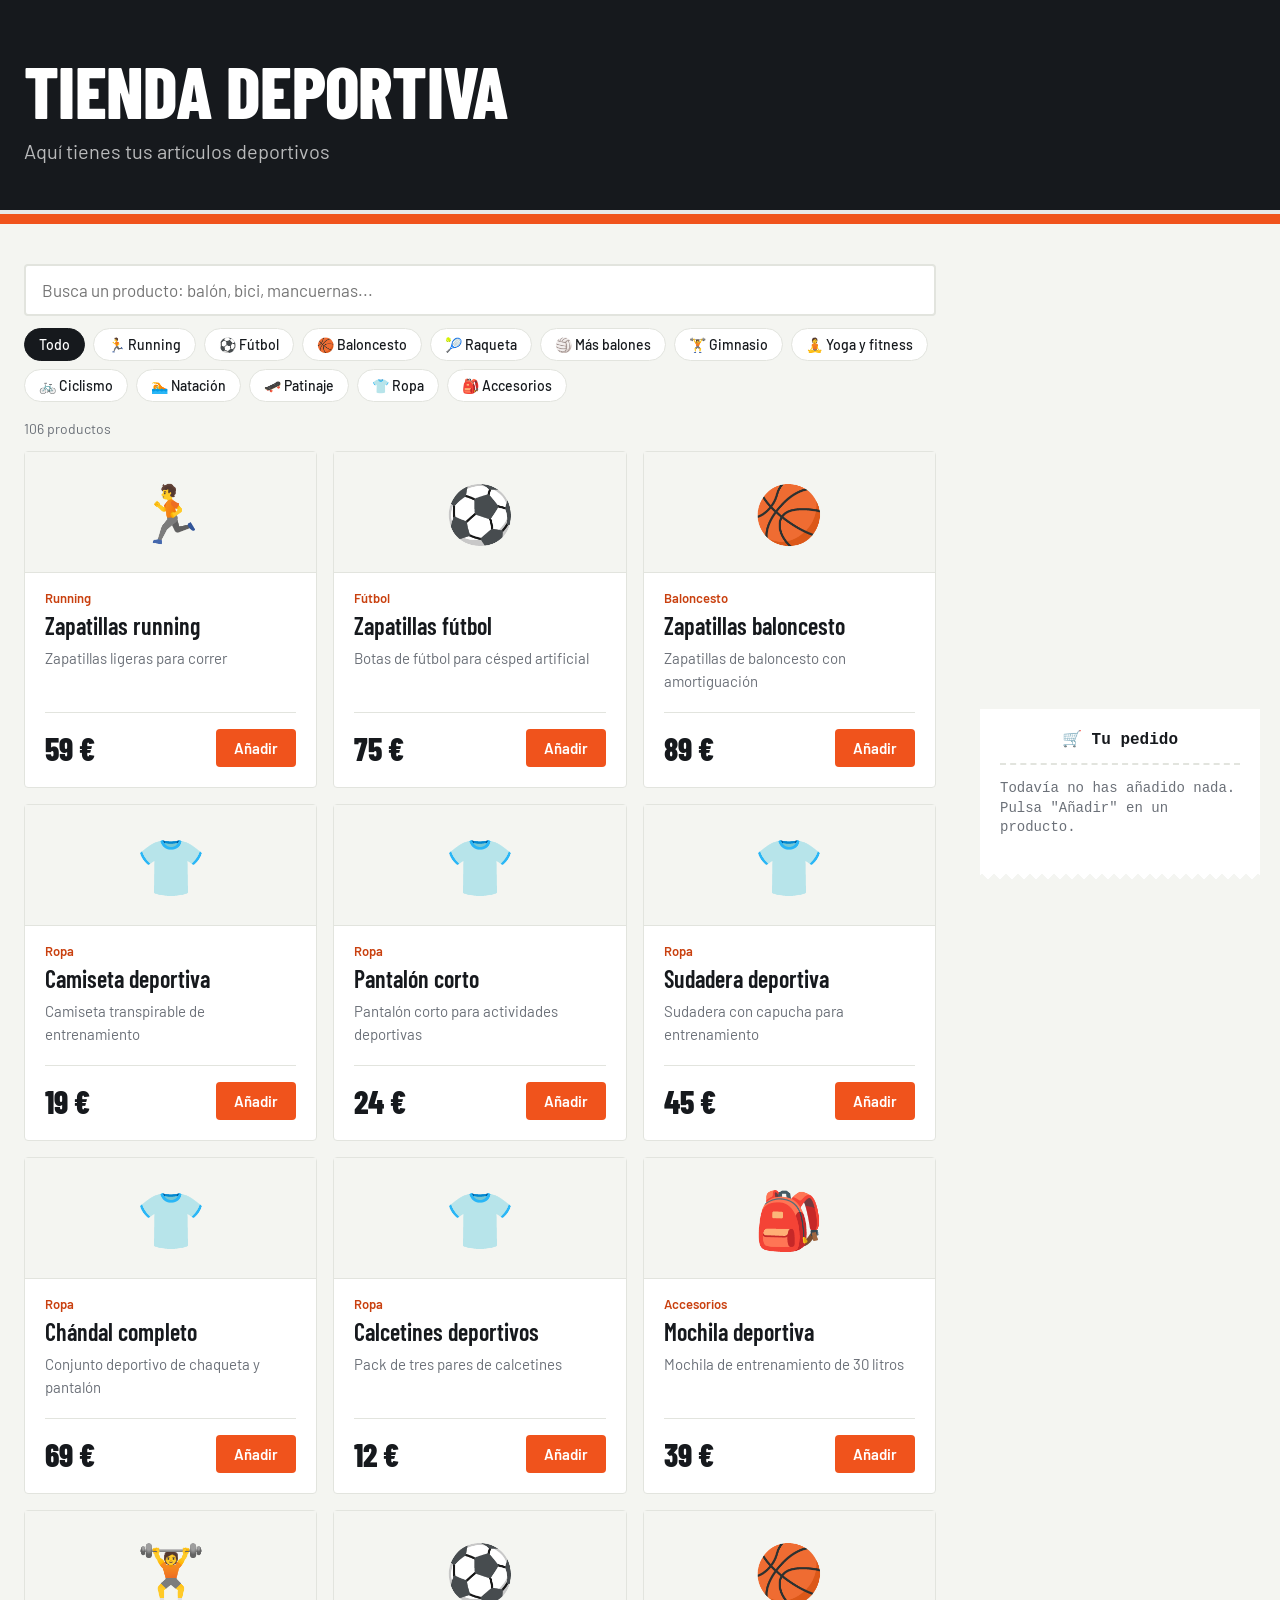
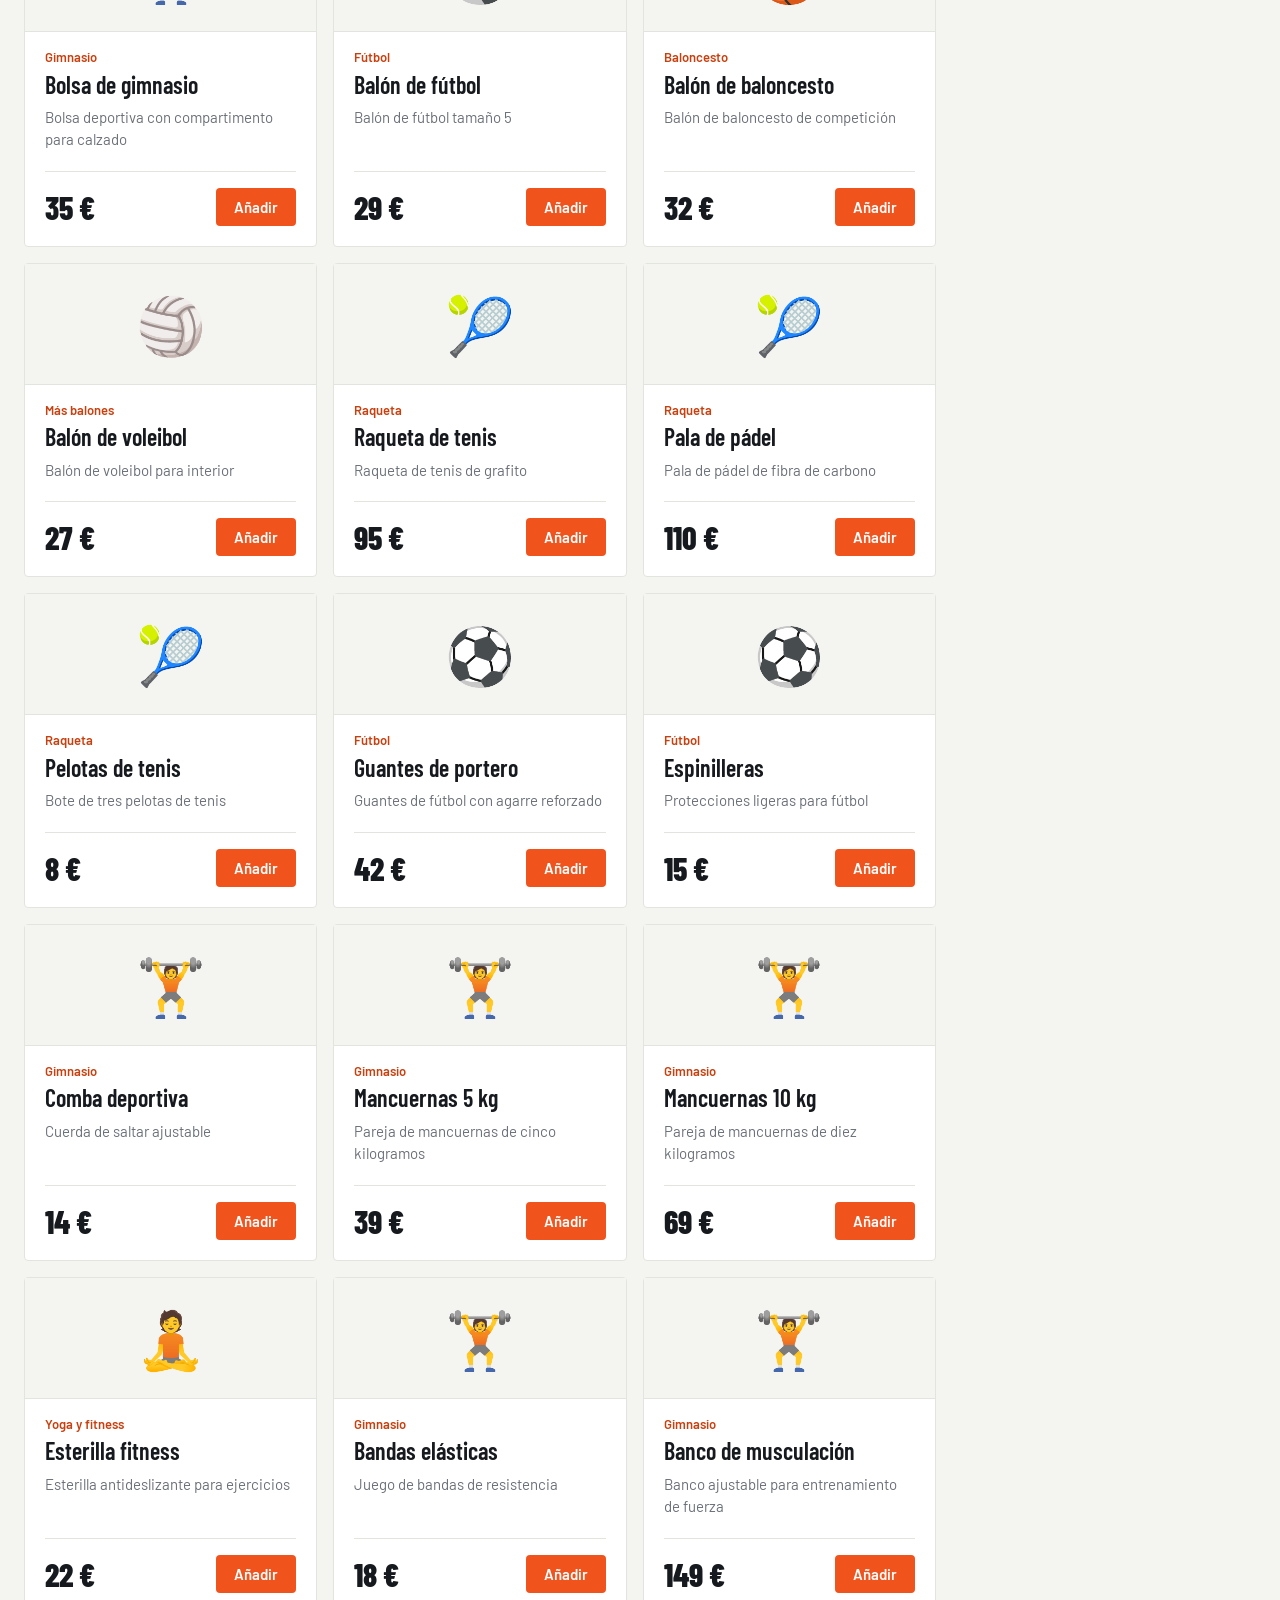
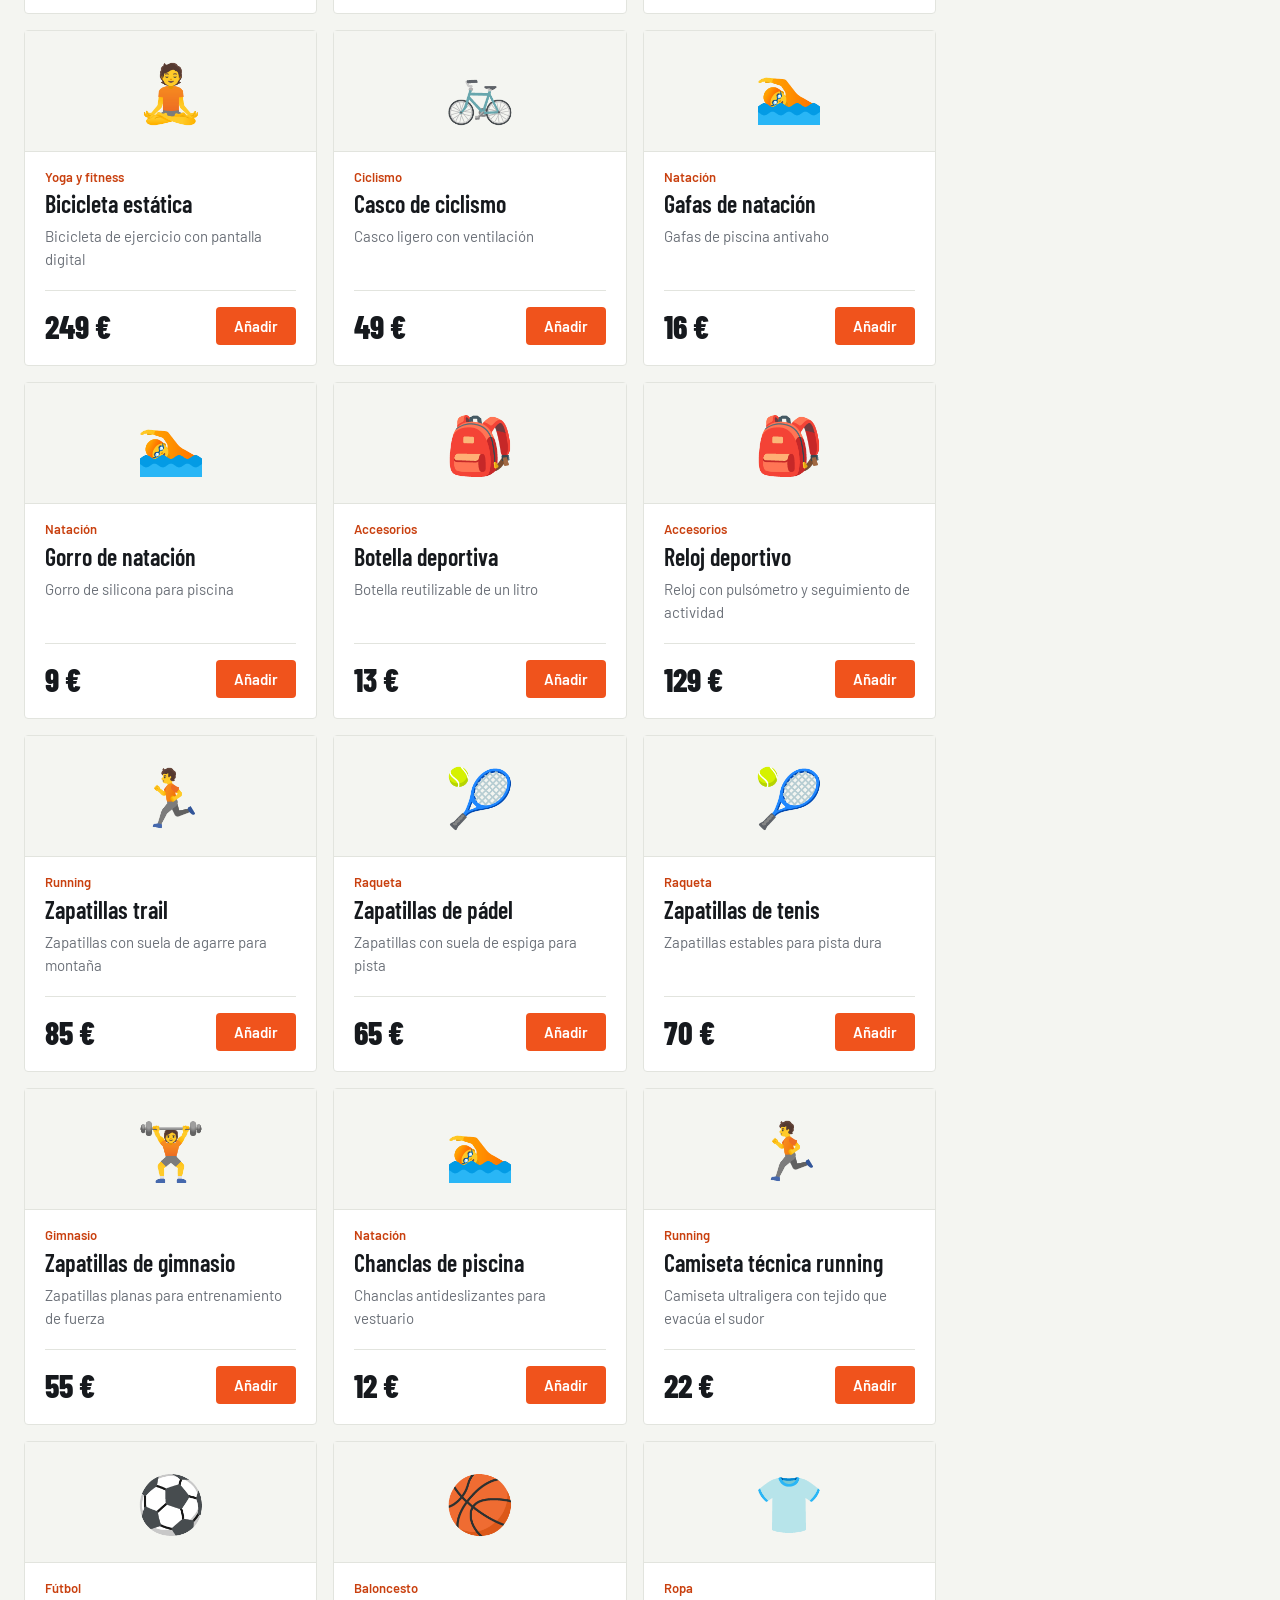
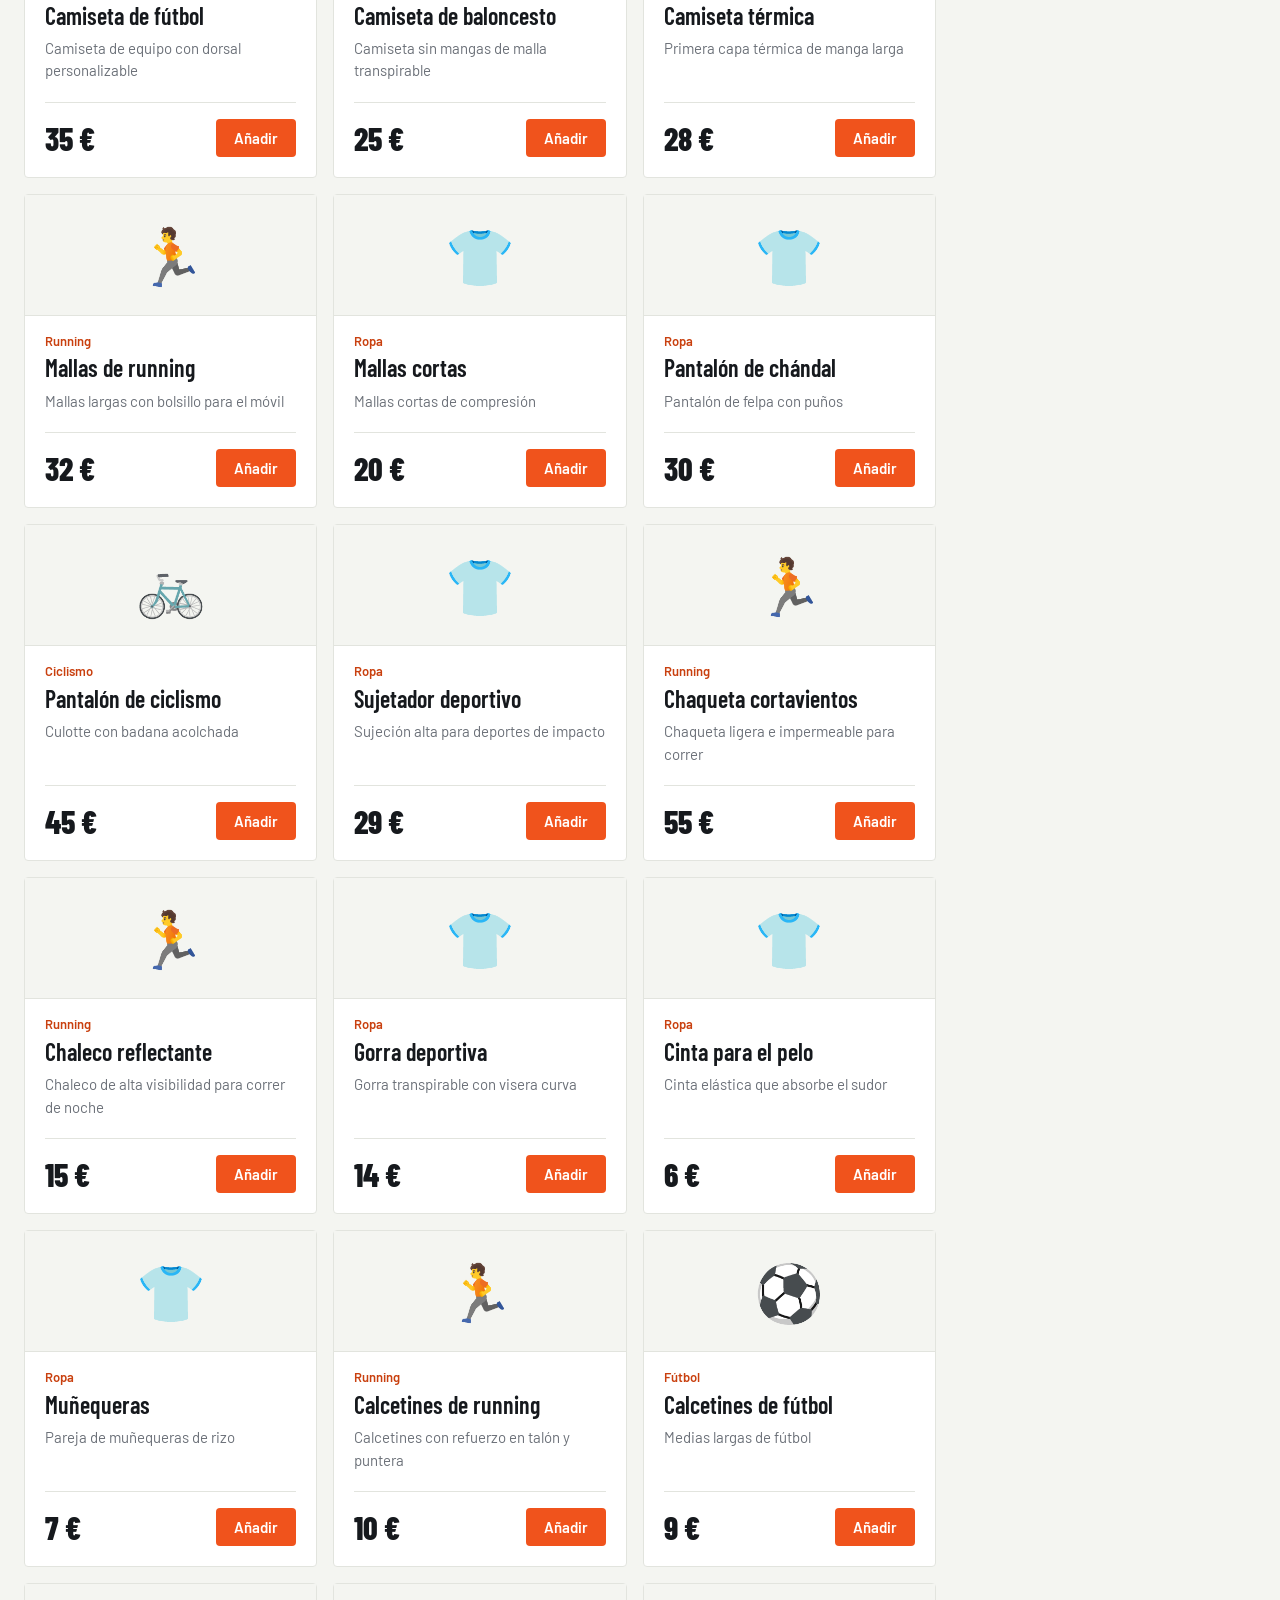
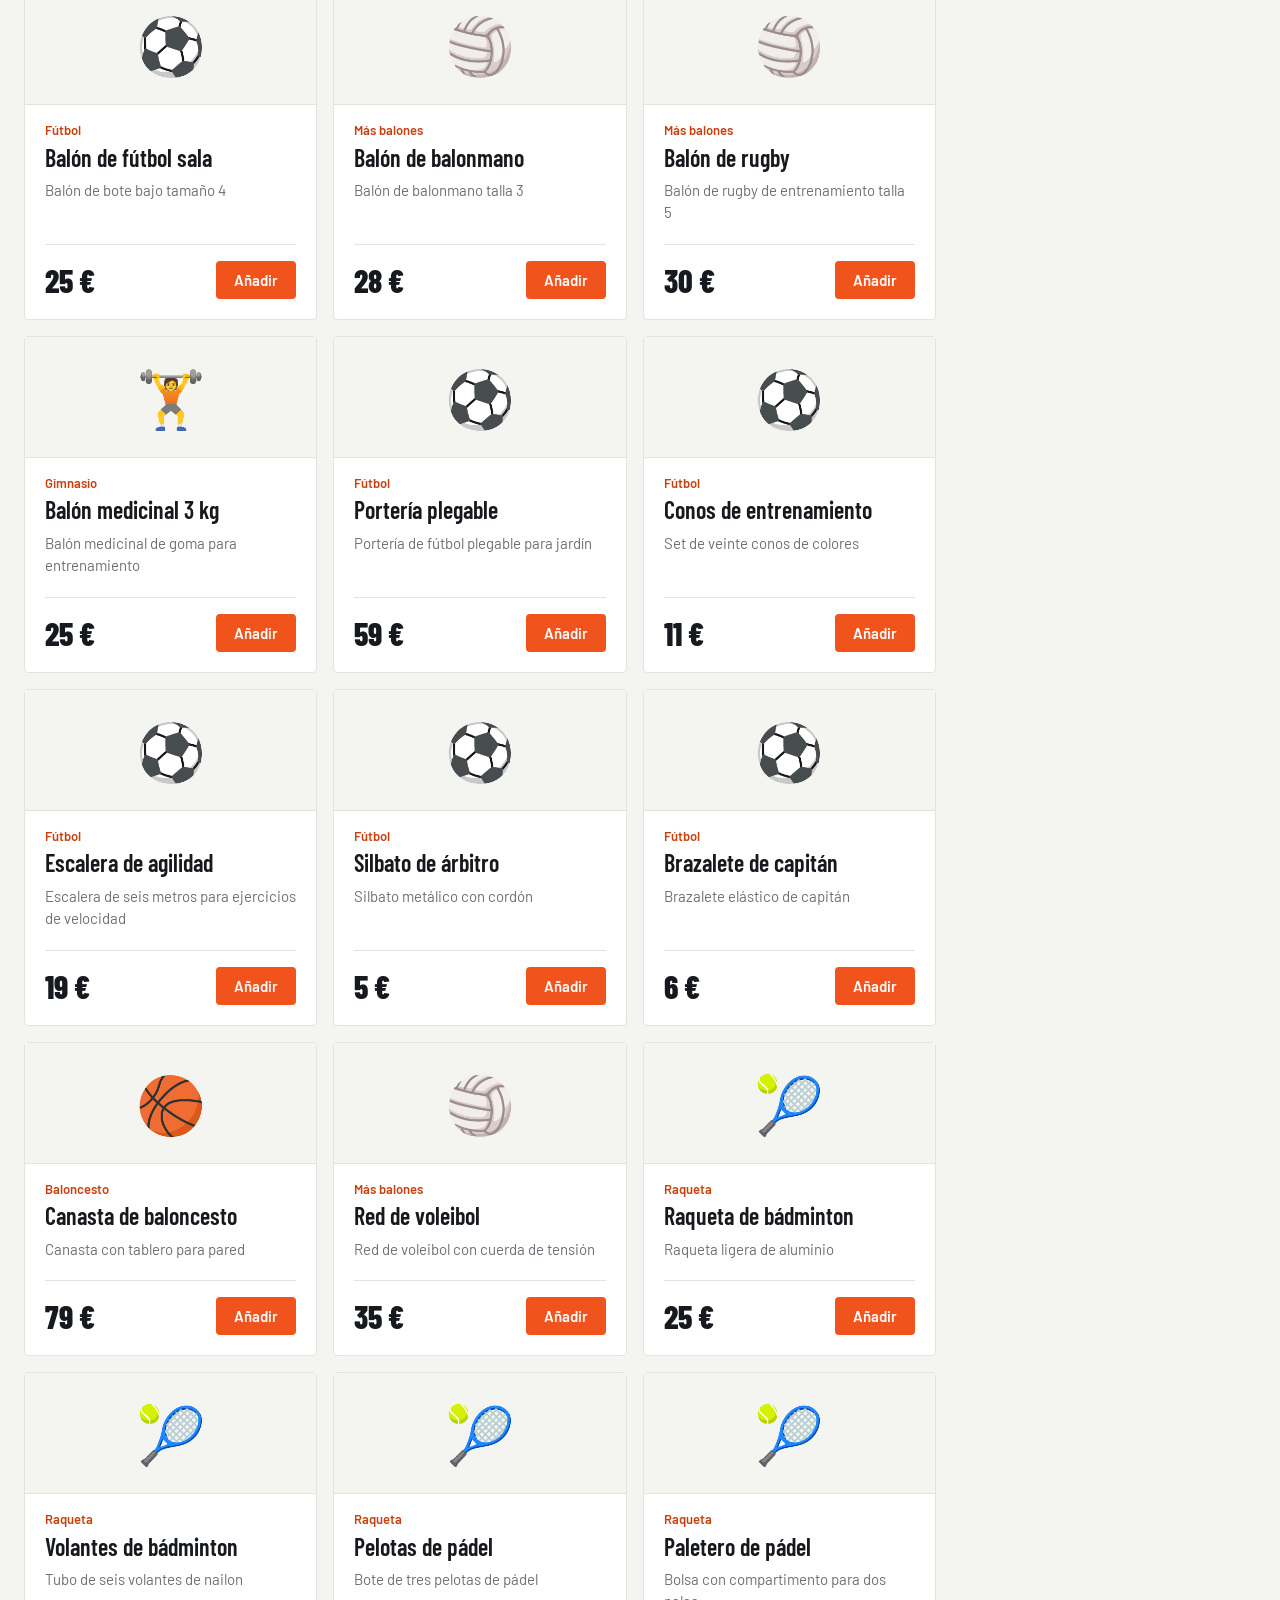
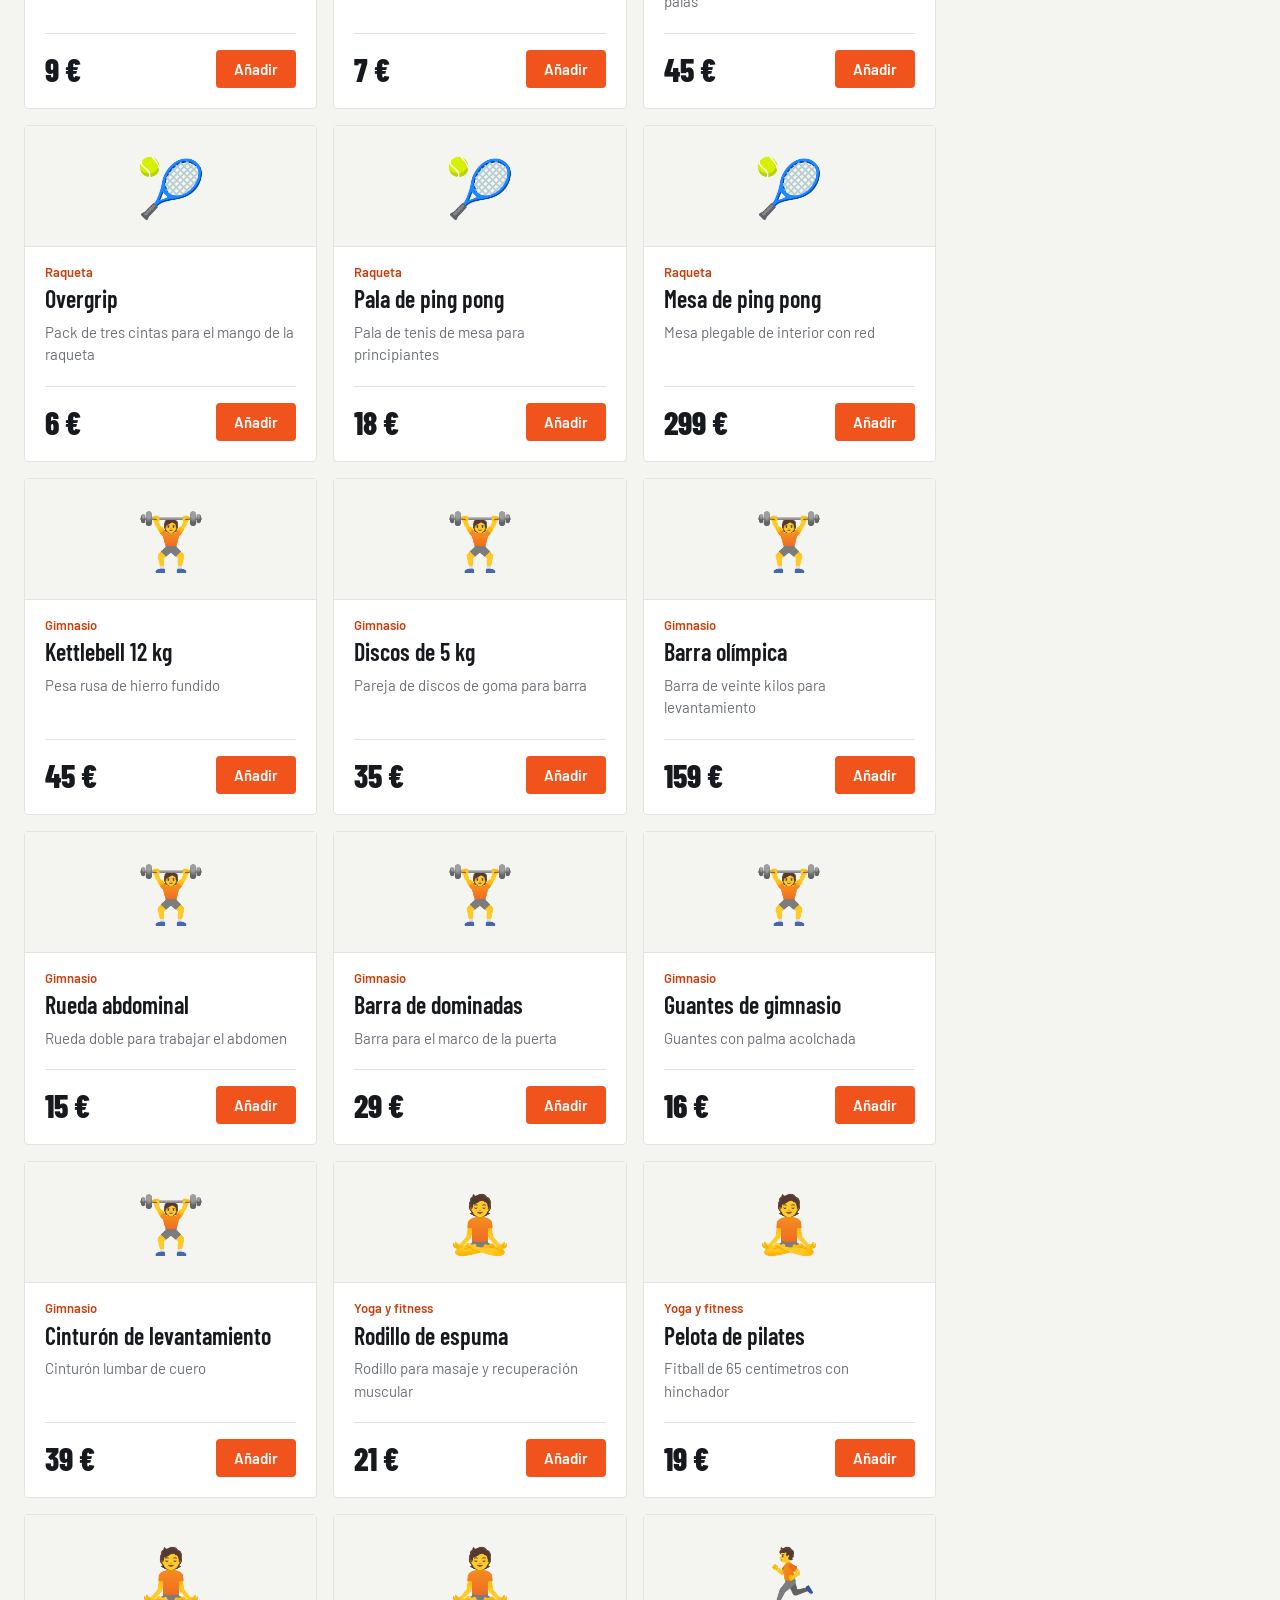
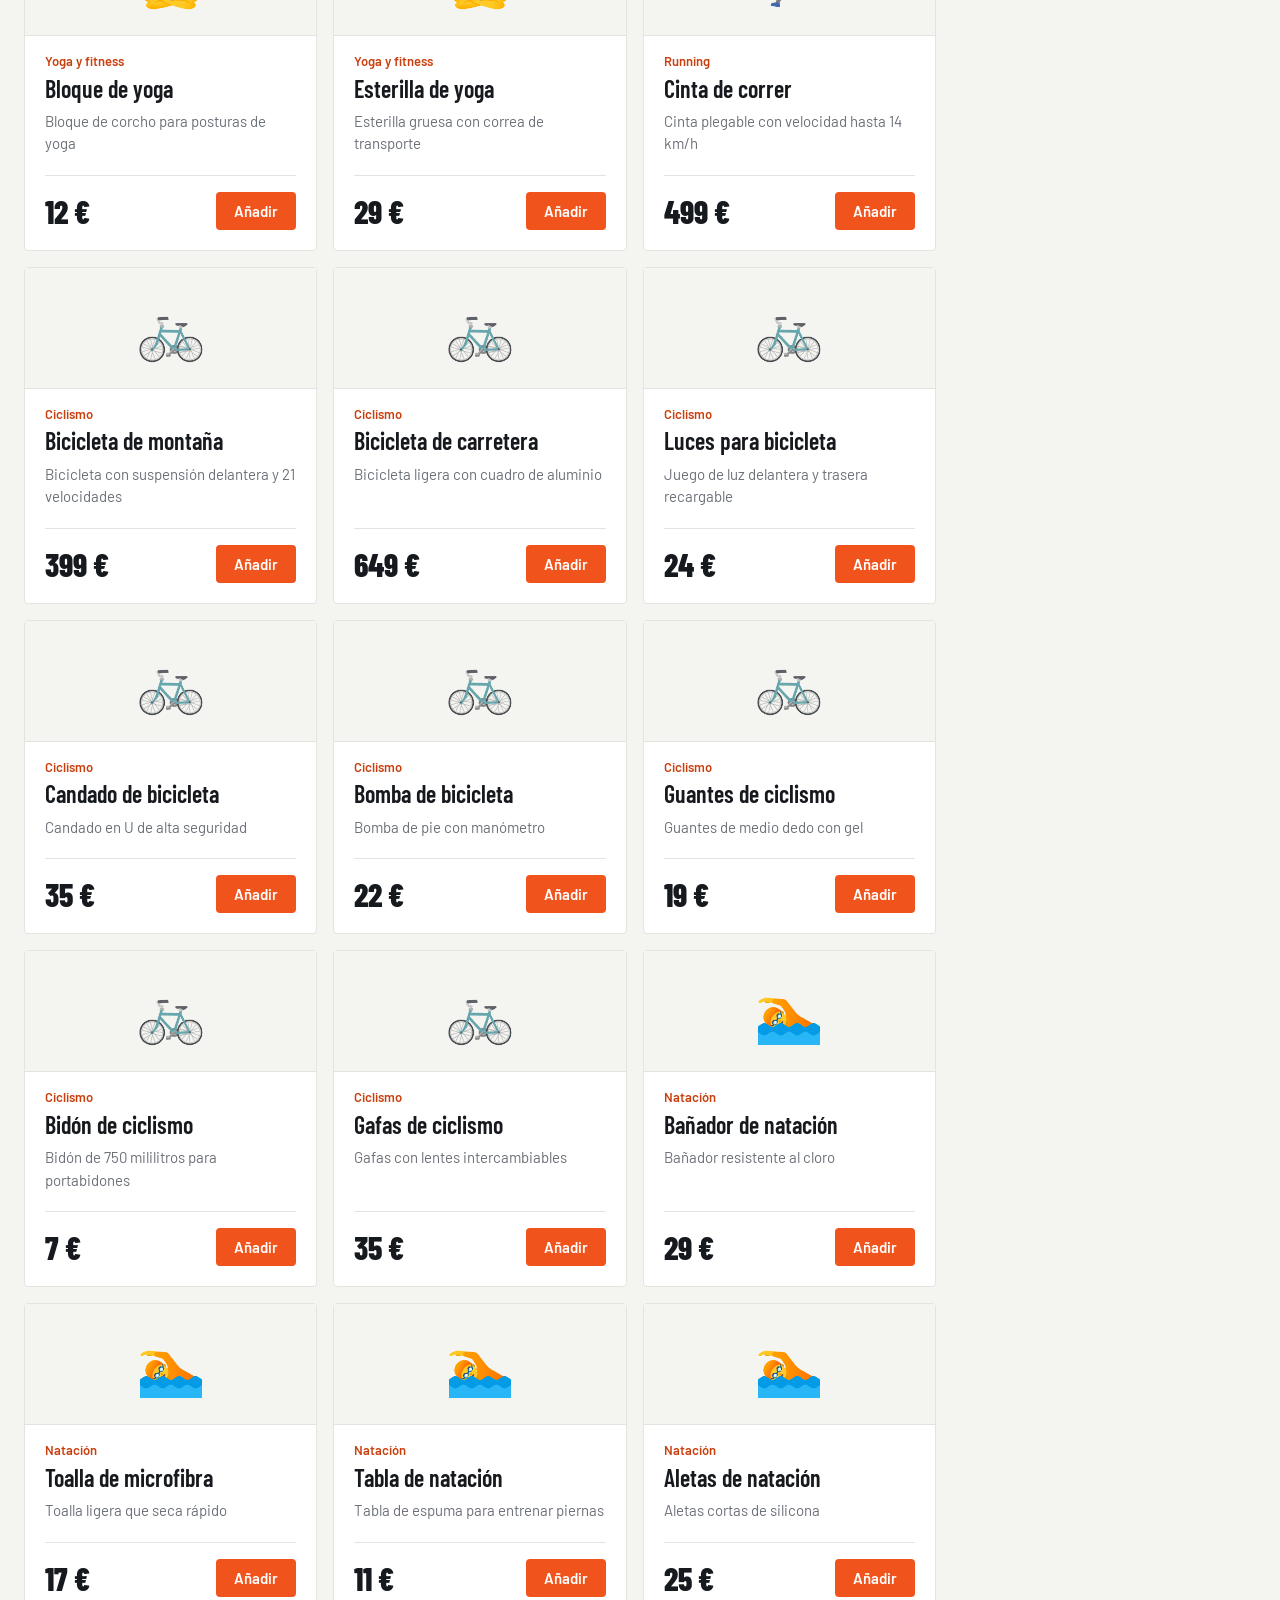
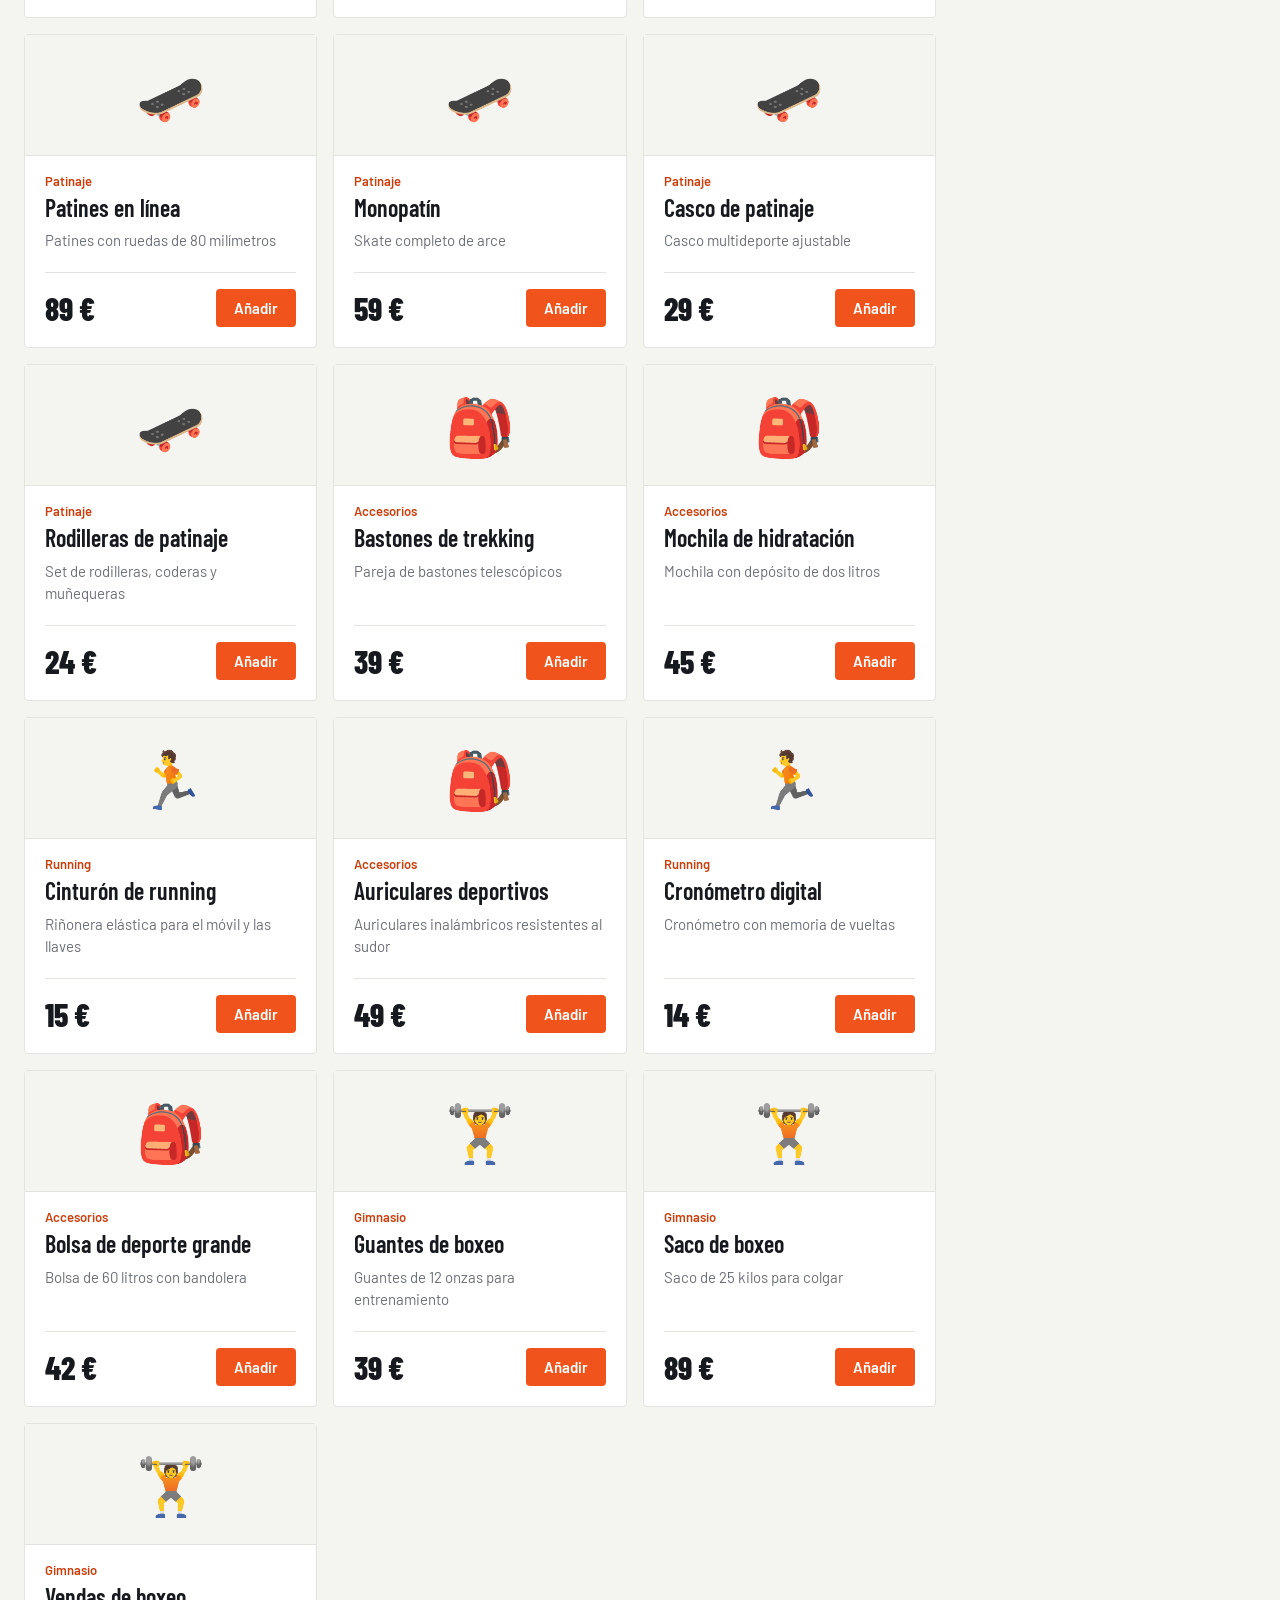
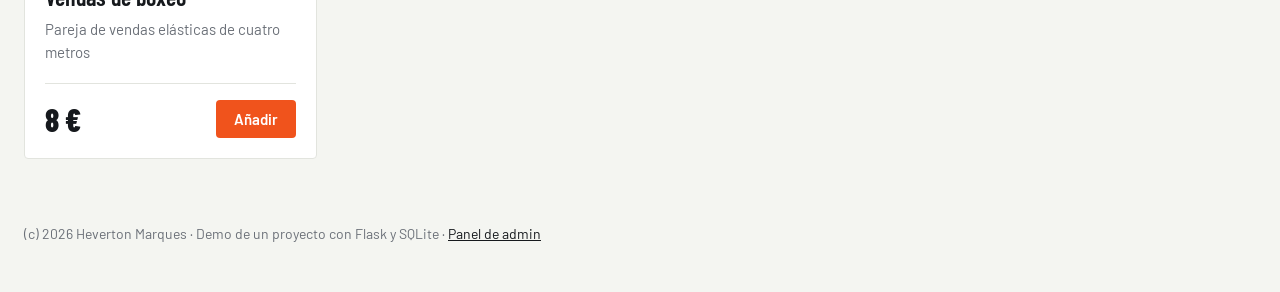
==== index.html @ d32551bb "Add initial HTML structure for sports store" ====
<!doctype html>
<html lang="es">
  <head>
    <title>Tienda deportiva | Heverton Marques</title>
    <meta charset="utf-8">
    <meta name="viewport" content="width=device-width, initial-scale=1">
    <link rel="preconnect" href="https://fonts.googleapis.com">
    <link rel="preconnect" href="https://fonts.gstatic.com" crossorigin>
    <link href="https://fonts.googleapis.com/css2?family=Barlow:wght@400;500;600&family=Barlow+Condensed:wght@600;800&display=swap" rel="stylesheet">
    <link rel="stylesheet" href="static/estilo.css">
  </head>
  <body>
    <header>
      <h1>Tienda deportiva</h1>
      <h2>Aquí tienes tus artículos deportivos</h2>
    </header>
    <main>
      <!-- Buscador y categorías -->
      <div id="filtros">
        <input id="buscador" type="search" placeholder="Busca un producto: balón, bici, mancuernas...">
        <nav id="categorias"></nav>
      </div>
      <p id="contador"></p>
      <section>
        <p class="cargando">Cargando productos...</p>
      </section>
    </main>
    <footer>
      (c) 2026 Heverton Marques · Demo de un proyecto con Flask y SQLite · <a href="admin.html">Panel de admin</a>
    </footer>
    <aside>
      <h3>🛒 Tu pedido</h3>
      <div id="lineas">
        <p class="vacio">Todavía no has añadido nada. Pulsa "Añadir" en un producto.</p>
      </div>
    </aside>
    <script>
      // Creamos un pedido vacío
      let pedido = []
      let productos = []          // Aquí guardo todos los productos que vienen del servidor
      let categoriaActual = "Todo"
      let lineas = document.querySelector("#lineas")
      let seccion = document.querySelector("section")

      // Cada categoría tiene un icono y unas palabras que la identifican
      let categorias = [
        {"nombre":"Running",      "icono":"🏃", "palabras":["running","trail","correr","cortavientos","reflectante","cinturón de running","cronómetro"]},
        {"nombre":"Fútbol",       "icono":"⚽", "palabras":["fútbol","portero","espinilleras","portería","conos","agilidad","silbato","capitán"]},
        {"nombre":"Baloncesto",   "icono":"🏀", "palabras":["baloncesto","canasta"]},
        {"nombre":"Raqueta",      "icono":"🎾", "palabras":["tenis","pádel","bádminton","volantes","overgrip","ping pong","paletero"]},
        {"nombre":"Más balones",  "icono":"🏐", "palabras":["voleibol","balonmano","rugby"]},
        {"nombre":"Gimnasio",     "icono":"🏋️", "palabras":["mancuernas","banco","kettlebell","discos","barra","abdominal","gimnasio","levantamiento","bandas","comba","medicinal","boxeo","saco"]},
        {"nombre":"Yoga y fitness","icono":"🧘", "palabras":["esterilla","yoga","pilates","rodillo","cinta de correr","estática"]},
        {"nombre":"Ciclismo",     "icono":"🚲", "palabras":["bicicleta","ciclismo","candado","bomba","bidón"]},
        {"nombre":"Natación",     "icono":"🏊", "palabras":["natación","piscina","bañador","toalla","aletas"]},
        {"nombre":"Patinaje",     "icono":"🛹", "palabras":["patines","monopatín","patinaje"]},
        {"nombre":"Ropa",         "icono":"👕", "palabras":["camiseta","pantalón","sudadera","chándal","mallas","sujetador","chaqueta","calcetines","gorra","cinta para el pelo","muñequeras"]},
        {"nombre":"Accesorios",   "icono":"🎒", "palabras":[]}  // Lo que no encaje en ninguna va aquí
      ]

      // Busco la categoría de un producto mirando su nombre
      function dameCategoria(producto){
        let nombre = producto.nombre.toLowerCase()
        // Las zapatillas van a su deporte si lo dicen, si no a Running
        for(let categoria of categorias){
          for(let palabra of categoria.palabras){
            if(nombre.includes(palabra)){ return categoria }
          }
        }
        if(nombre.includes("zapatillas")){ return categorias[0] }
        return categorias[categorias.length-1]
      }

      // Pinto los botones de las categorías
      function pintaCategorias(){
        let nav = document.querySelector("#categorias")
        nav.innerHTML = `<button class="chip activo" categoria="Todo">Todo</button>`
        categorias.forEach(function(categoria){
          nav.innerHTML += `<button class="chip" categoria="`+categoria.nombre+`">`+categoria.icono+` `+categoria.nombre+`</button>`
        })
        nav.querySelectorAll(".chip").forEach(function(chip){
          chip.onclick = function(){
            nav.querySelector(".activo").classList.remove("activo")
            chip.classList.add("activo")
            categoriaActual = chip.getAttribute("categoria")
            pintaProductos()
          }
        })
      }

      // Pinto los productos según la categoría y lo que haya en el buscador
      function pintaProductos(){
        let texto = document.querySelector("#buscador").value.toLowerCase()
        seccion.innerHTML = ""
        let cuantos = 0
        productos.forEach(function(producto){
          let categoria = dameCategoria(producto)
          let pasaCategoria = categoriaActual == "Todo" || categoria.nombre == categoriaActual
          let pasaTexto = (producto.nombre + " " + producto.descripcion).toLowerCase().includes(texto)
          if(pasaCategoria && pasaTexto){
            cuantos++
            seccion.innerHTML += `
              <article>
                <div class="icono">`+categoria.icono+`</div>
                <span class="categoria">`+categoria.nombre+`</span>
                <h4>`+producto.nombre+`</h4>
                <p>`+producto.descripcion+`</p>
                <div class="compra">
                  <span class="precio">`+producto.precio+` €</span>
                  <button precio="`+producto.precio+`" nombre="`+producto.nombre+`">Añadir</button>
                </div>
              </article>
            `
          }
        })
        if(cuantos == 0){
          seccion.innerHTML = `<p class="cargando">No hay productos con "`+texto+`". Prueba con otra palabra o elige "Todo".</p>`
        }
        document.querySelector("#contador").innerHTML = cuantos + " productos"
        // Cuando pulse un botón de producto, lo añado al pedido
        seccion.querySelectorAll("button").forEach(function(boton){
          boton.onclick = function(){
            pedido.push({"nombre":boton.getAttribute("nombre"),"precio":boton.getAttribute("precio")})
            console.log(pedido)
            boton.innerHTML = "Añadido ✓"
            setTimeout(function(){ boton.innerHTML = "Añadir" }, 900)
            pintaTicket()
          }
        })
      }

      // Pinto el ticket con lo que hay en el pedido
      function pintaTicket(){
        if(pedido.length == 0){
          lineas.innerHTML = `<p class="vacio">Todavía no has añadido nada. Pulsa "Añadir" en un producto.</p>`
          return
        }
        lineas.innerHTML = ""
        let suma = 0
        pedido.forEach(function(producto, posicion){
          lineas.innerHTML += `
            <p class="linea">
              <span>`+producto.nombre+`</span>
              <span>`+producto.precio+` € <button class="quitar" posicion="`+posicion+`" aria-label="Quitar `+producto.nombre+`">×</button></span>
            </p>
          `
          suma += producto.precio*1
        })
        lineas.innerHTML += `<p class="total"><span>Total</span><span>`+suma+` €</span></p>`
        lineas.innerHTML += `<button id="comprar">Comprar</button>`
        // Botones para quitar un producto del ticket
        lineas.querySelectorAll(".quitar").forEach(function(boton){
          boton.onclick = function(){
            pedido.splice(boton.getAttribute("posicion"), 1)
            pintaTicket()
          }
        })
        document.querySelector("#comprar").onclick = comprar
      }

      // Versión de demostración: el pedido se guarda en este navegador (localStorage)
      // En la versión con Flask se envía al servidor con fetch("/insertapedido")
      function comprar(){
        console.log("Vamos a guardar la compra")
        let guardados = []
        try { guardados = JSON.parse(localStorage.getItem("pedidos")) || [] } catch(e) {}
        let fecha = new Date()
        guardados.push({
          "id": guardados.length + 1,
          "fecha": fecha.toLocaleString("es-ES", {dateStyle:"short", timeStyle:"short"}),
          "carga": JSON.stringify(pedido)
        })
        try { localStorage.setItem("pedidos", JSON.stringify(guardados)) } catch(e) {}
        pedido = []
        lineas.innerHTML = `<p class="hecho">¡Gracias! Tu pedido se ha guardado.<br><a href="admin.html">Verlo en el panel de admin</a></p>`
      }

      // El buscador filtra mientras escribo
      document.querySelector("#buscador").oninput = pintaProductos

      fetch("productos.json")	// En la demo los productos vienen de un archivo JSON
      .then(function(resultado){return resultado.json()}) // Que sepas que lo que viene, viene como json
      .then(function(datos){	// Cuando vengan los datos
        console.log(datos)		// Ponmelos en la consola - SIEMPRE PRIMERO
        productos = datos
        pintaCategorias()
        pintaProductos()
      })
    </script>
  </body>
</html>
---- static/estilo.css ----
/* ===== Colores y fuentes ===== */
:root{
  --tinta:#16191d;        /* casi negro, para textos y cabecera */
  --papel:#f4f5f1;        /* fondo de la página */
  --blanco:#ffffff;
  --naranja:#f0531c;      /* color de pista de atletismo */
  --naranja-oscuro:#c9400f;
  --gris:#6b7078;
  --linea:#e2e4de;
  --titulos:'Barlow Condensed',sans-serif;
  --texto:'Barlow',sans-serif;
}

body,html{
  margin:0px;
  padding:0px;
  background:var(--papel);
  color:var(--tinta);
  font-family:var(--texto);
  font-size:16px;
  line-height:1.5;
}

/* ===== Cabecera: como una pista de atletismo ===== */
header{
  padding:56px 24px 48px 24px;
  background:var(--tinta);
  color:var(--blanco);
  /* líneas de calle de la pista */
  border-bottom:10px solid var(--naranja);
  box-shadow:inset 0px -14px 0px -10px rgba(255,255,255,0.9);
}
header h1,
header h2{
  max-width:1100px;
  margin:0px auto;
}
header h1{
  font-family:var(--titulos);
  font-weight:800;
  font-size:72px;
  line-height:0.95;
  text-transform:uppercase;
  letter-spacing:-0.01em;
}
header h2{
  margin-top:12px;
  font-weight:400;
  font-size:20px;
  color:rgba(255,255,255,0.7);
}

/* ===== Productos ===== */
main{
  max-width:1100px;
  margin:0px auto;
  padding:40px 24px;
  box-sizing:border-box;
}
section{
  display:grid;
  grid-template-columns:repeat(auto-fill,minmax(230px,1fr));
  gap:16px;
}
section .cargando{
  color:var(--gris);
}

article{
  display:flex;
  flex-direction:column;
  padding:20px;
  background:var(--blanco);
  border:1px solid var(--linea);
  border-radius:4px;
}
article h4{
  margin:0px;
  font-family:var(--titulos);
  font-weight:600;
  font-size:24px;
  line-height:1.1;
}
article p{
  flex:1;
  margin:8px 0px 20px 0px;
  font-size:15px;
  color:var(--gris);
}

/* Precio y botón en la misma línea */
article .compra{
  display:flex;
  align-items:center;
  justify-content:space-between;
  gap:12px;
  padding-top:16px;
  border-top:1px solid var(--linea);
}
article .precio{
  font-family:var(--titulos);
  font-weight:800;
  font-size:32px;
  line-height:1;
}

/* ===== Buscador y categorías ===== */
#filtros{
  margin-bottom:12px;
}
#buscador{
  width:100%;
  box-sizing:border-box;
  padding:14px 16px;
  border:2px solid var(--linea);
  border-radius:4px;
  background:var(--blanco);
  font-family:var(--texto);
  font-size:17px;
  color:var(--tinta);
}
#buscador:focus{
  outline:none;
  border-color:var(--tinta);
}
#categorias{
  display:flex;
  flex-wrap:wrap;
  gap:8px;
  margin-top:12px;
}
#categorias .chip{
  padding:7px 14px;
  border:1px solid var(--linea);
  border-radius:20px;
  background:var(--blanco);
  color:var(--tinta);
  font-weight:500;
  font-size:14px;
}
#categorias .chip:hover{
  border-color:var(--tinta);
  background:var(--blanco);
}
#categorias .chip.activo{
  border-color:var(--tinta);
  background:var(--tinta);
  color:var(--blanco);
}
#contador{
  margin:16px 0px 12px 0px;
  font-size:14px;
  color:var(--gris);
}

/* Icono grande y categoría de cada producto */
article .icono{
  display:flex;
  align-items:center;
  justify-content:center;
  height:120px;
  margin:-20px -20px 16px -20px;
  background:var(--papel);
  border-bottom:1px solid var(--linea);
  font-size:56px;
}
article .categoria{
  margin-bottom:4px;
  font-size:13px;
  font-weight:600;
  color:var(--naranja-oscuro);
}

/* ===== Botones ===== */
button{
  padding:10px 18px;
  border:0px;
  border-radius:4px;
  background:var(--naranja);
  color:var(--blanco);
  font-family:var(--texto);
  font-weight:600;
  font-size:15px;
  cursor:pointer;
}
button:hover{
  background:var(--naranja-oscuro);
}
button:focus-visible{
  outline:3px solid var(--tinta);
  outline-offset:2px;
}

/* ===== Pie de página ===== */
footer{
  max-width:1100px;
  margin:0px auto;
  padding:24px 24px 48px 24px;
  font-size:14px;
  color:var(--gris);
}

/* ===== Ticket del pedido ===== */
aside{
  width:280px;
  max-height:70vh;
  overflow-y:auto;
  position:fixed;
  bottom:20px;
  right:20px;
  padding:20px 20px 36px 20px;
  box-sizing:border-box;
  background:var(--blanco);
  color:var(--tinta);
  font-family:"Courier New",monospace;
  font-size:14px;
  line-height:1.4;
  filter:drop-shadow(0px 8px 16px rgba(0,0,0,0.2));
  /* borde de abajo en zigzag, como un ticket cortado */
  -webkit-mask:conic-gradient(from -45deg at bottom,#0000,#000 1deg 89deg,#0000 90deg) 50%/12px 100%;
          mask:conic-gradient(from -45deg at bottom,#0000,#000 1deg 89deg,#0000 90deg) 50%/12px 100%;
}
aside h3{
  margin:0px 0px 8px 0px;
  padding-bottom:12px;
  text-align:center;
  font-size:16px;
  border-bottom:2px dashed var(--linea);
}
aside p{
  margin:0px;
  padding:6px 0px;
}
/* Cada producto del ticket: nombre a la izquierda, precio a la derecha */
aside .linea,
aside .total{
  display:flex;
  justify-content:space-between;
  gap:12px;
}
aside .linea span:last-child{
  white-space:nowrap;
}
aside .linea{
  border-bottom:1px dotted var(--linea);
}
aside .total{
  margin-top:8px;
  padding-top:10px;
  border-top:2px dashed var(--linea);
  font-size:16px;
  font-weight:bold;
}
aside .vacio{
  color:var(--gris);
}
aside .hecho{
  font-weight:bold;
  text-align:center;
}
aside .quitar{
  width:auto;
  margin:0px 0px 0px 6px;
  padding:0px 6px;
  background:transparent;
  color:var(--gris);
  font-size:16px;
  line-height:1;
}
aside .quitar:hover{
  background:transparent;
  color:var(--naranja);
}
aside #comprar{
  width:100%;
  margin-top:14px;
  background:var(--tinta);
}
aside #comprar:hover{
  background:var(--naranja);
}

/* En pantallas grandes dejo sitio al ticket para que no tape productos */
@media (min-width:1200px){
  main,footer{margin-right:320px;margin-left:auto;}
  header h1,header h2{max-width:none;}
}

/* ===== Móvil ===== */
@media (max-width:600px){
  header{padding:36px 16px 32px 16px;}
  header h1{font-size:48px;}
  main{padding:24px 16px 260px 16px;}
  footer{padding:16px 16px 260px 16px;}
  aside{width:auto;left:10px;right:10px;bottom:10px;max-height:40vh;}
  /* Si el pedido está vacío, en el móvil solo enseño el título */
  aside:has(.vacio){padding-bottom:20px;}
  aside:has(.vacio) h3{margin:0px;padding:0px;border:0px;}
  aside .vacio{display:none;}
  /* Las categorías se deslizan en una sola fila */
  #categorias{flex-wrap:nowrap;overflow-x:auto;padding-bottom:4px;}
  #categorias .chip{flex:0 0 auto;}
}

/* =========================================== */
/* ===== Panel de administración (/admin) ===== */
/* =========================================== */
body#admin{
  display:flex;
  min-height:100vh;
  background:var(--papel);
}
#admin #izquierda{
  display:flex;
  flex-direction:column;
  flex:0 0 230px;
  box-sizing:border-box;
  position:sticky;
  top:0;
  height:100vh;
  padding:28px 14px;
  background:var(--tinta);
  border-right:6px solid var(--naranja);
}
#admin #izquierda::before{
  content:"Tienda deportiva";
  margin:0px 0px 24px 0px;
  padding:0px 12px;
  font-family:var(--titulos);
  font-weight:800;
  font-size:28px;
  line-height:1;
  text-transform:uppercase;
  color:var(--blanco);
}
#admin #izquierda a{
  display:block;
  margin:2px 0px;
  padding:10px 12px;
  border-radius:4px;
  color:rgba(255,255,255,0.7);
  text-decoration:none;
  font-weight:500;
}
#admin #izquierda a:hover,
#admin #izquierda a.activo{
  background:rgba(255,255,255,0.1);
  color:var(--blanco);
}
#admin #derecha{
  flex:1 1 0;
  min-width:0;
  padding:36px 40px;
  overflow-x:auto;
}
#admin #derecha h1{
  margin:0px 0px 20px 0px;
  font-family:var(--titulos);
  font-weight:800;
  font-size:48px;
  line-height:1;
}

/* Resumen: tres cifras en una tira, como un marcador */
#resumen{
  display:flex;
  flex-wrap:wrap;
  margin-bottom:24px;
  background:var(--blanco);
  border:1px solid var(--linea);
  border-radius:4px;
}
#resumen div{
  flex:1 1 160px;
  padding:16px 20px;
  border-right:1px solid var(--linea);
}
#resumen div:last-child{border-right:0px;}
#resumen span{
  display:block;
  font-size:14px;
  color:var(--gris);
}
#resumen strong{
  font-family:var(--titulos);
  font-weight:800;
  font-size:36px;
  line-height:1.1;
}

/* Tabla de pedidos */
#admin table{
  width:100%;
  border-collapse:collapse;
  background:var(--blanco);
  border:1px solid var(--linea);
  font-size:15px;
}
#admin th{
  padding:14px 18px;
  text-align:left;
  font-size:14px;
  font-weight:600;
  color:var(--gris);
  border-bottom:2px solid var(--tinta);
}
#admin td{
  padding:14px 18px;
  vertical-align:top;
  border-bottom:1px solid var(--linea);
}
#admin td:first-child{
  font-weight:600;
  white-space:nowrap;
}
#admin td:nth-child(2){
  white-space:nowrap;
  color:var(--gris);
}
#admin td ul{
  margin:0px;
  padding:0px;
  list-style:none;
}
#admin td li{
  display:flex;
  justify-content:space-between;
  gap:16px;
  max-width:420px;
  padding:2px 0px;
}
#admin td li span:last-child{color:var(--gris);white-space:nowrap;}
#admin td.importe{
  font-family:var(--titulos);
  font-weight:800;
  font-size:24px;
  white-space:nowrap;
}
#admin tbody tr:hover{background:rgb(250,250,247);}

@media (max-width:760px){
  body#admin{flex-direction:column;}
  #admin #izquierda{
    position:static;
    height:auto;
    flex:none;
    flex-direction:row;
    flex-wrap:wrap;
    align-items:center;
    padding:16px;
    border-right:0px;
    border-bottom:6px solid var(--naranja);
  }
  #admin #izquierda::before{width:100%;margin-bottom:8px;}
  #admin #derecha{padding:20px 16px;}
  #admin th,#admin td{padding:10px;}
}

/* ===== Extras de la demo en GitHub Pages ===== */
footer a{color:var(--tinta);}
aside .hecho a{color:var(--naranja-oscuro);font-weight:bold;}
#admin .nota{
  max-width:70ch;
  margin:0px 0px 20px 0px;
  padding:12px 16px;
  background:var(--blanco);
  border-left:4px solid var(--naranja);
  color:var(--gris);
  font-size:15px;
}
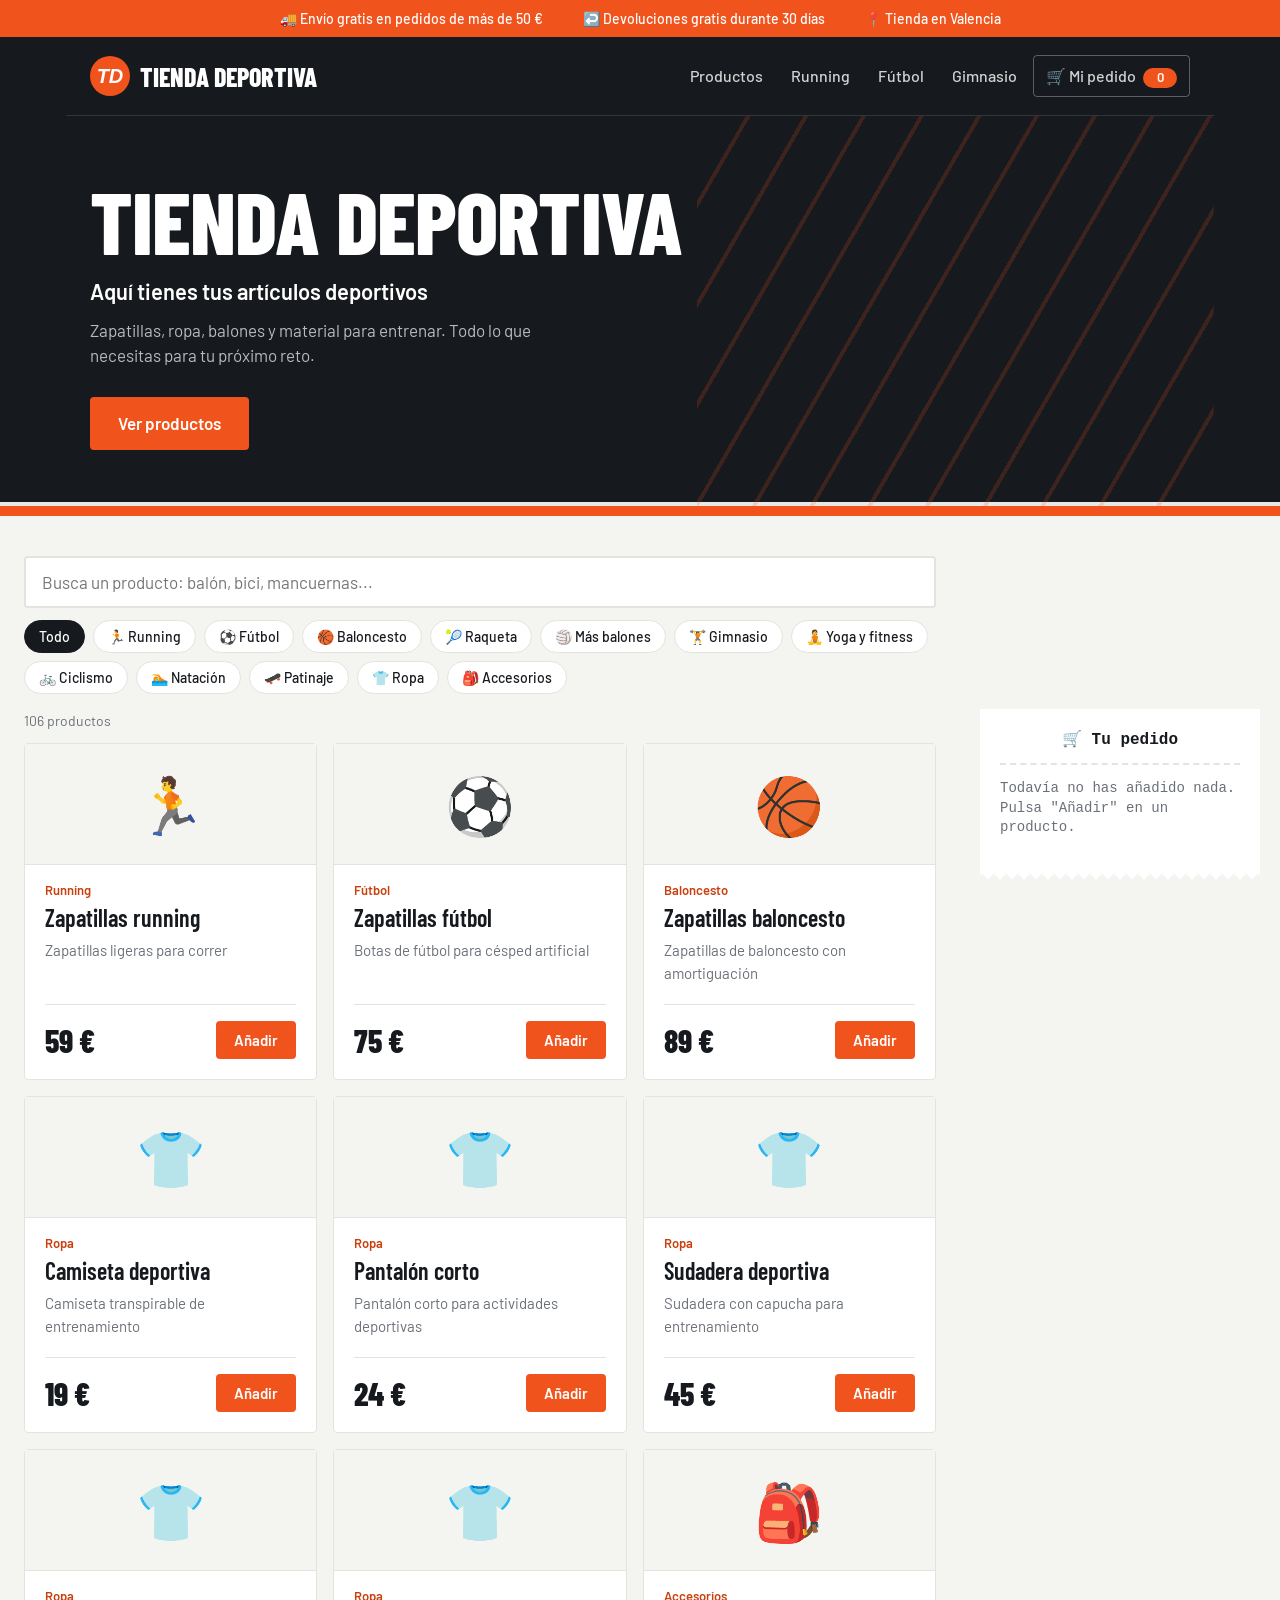
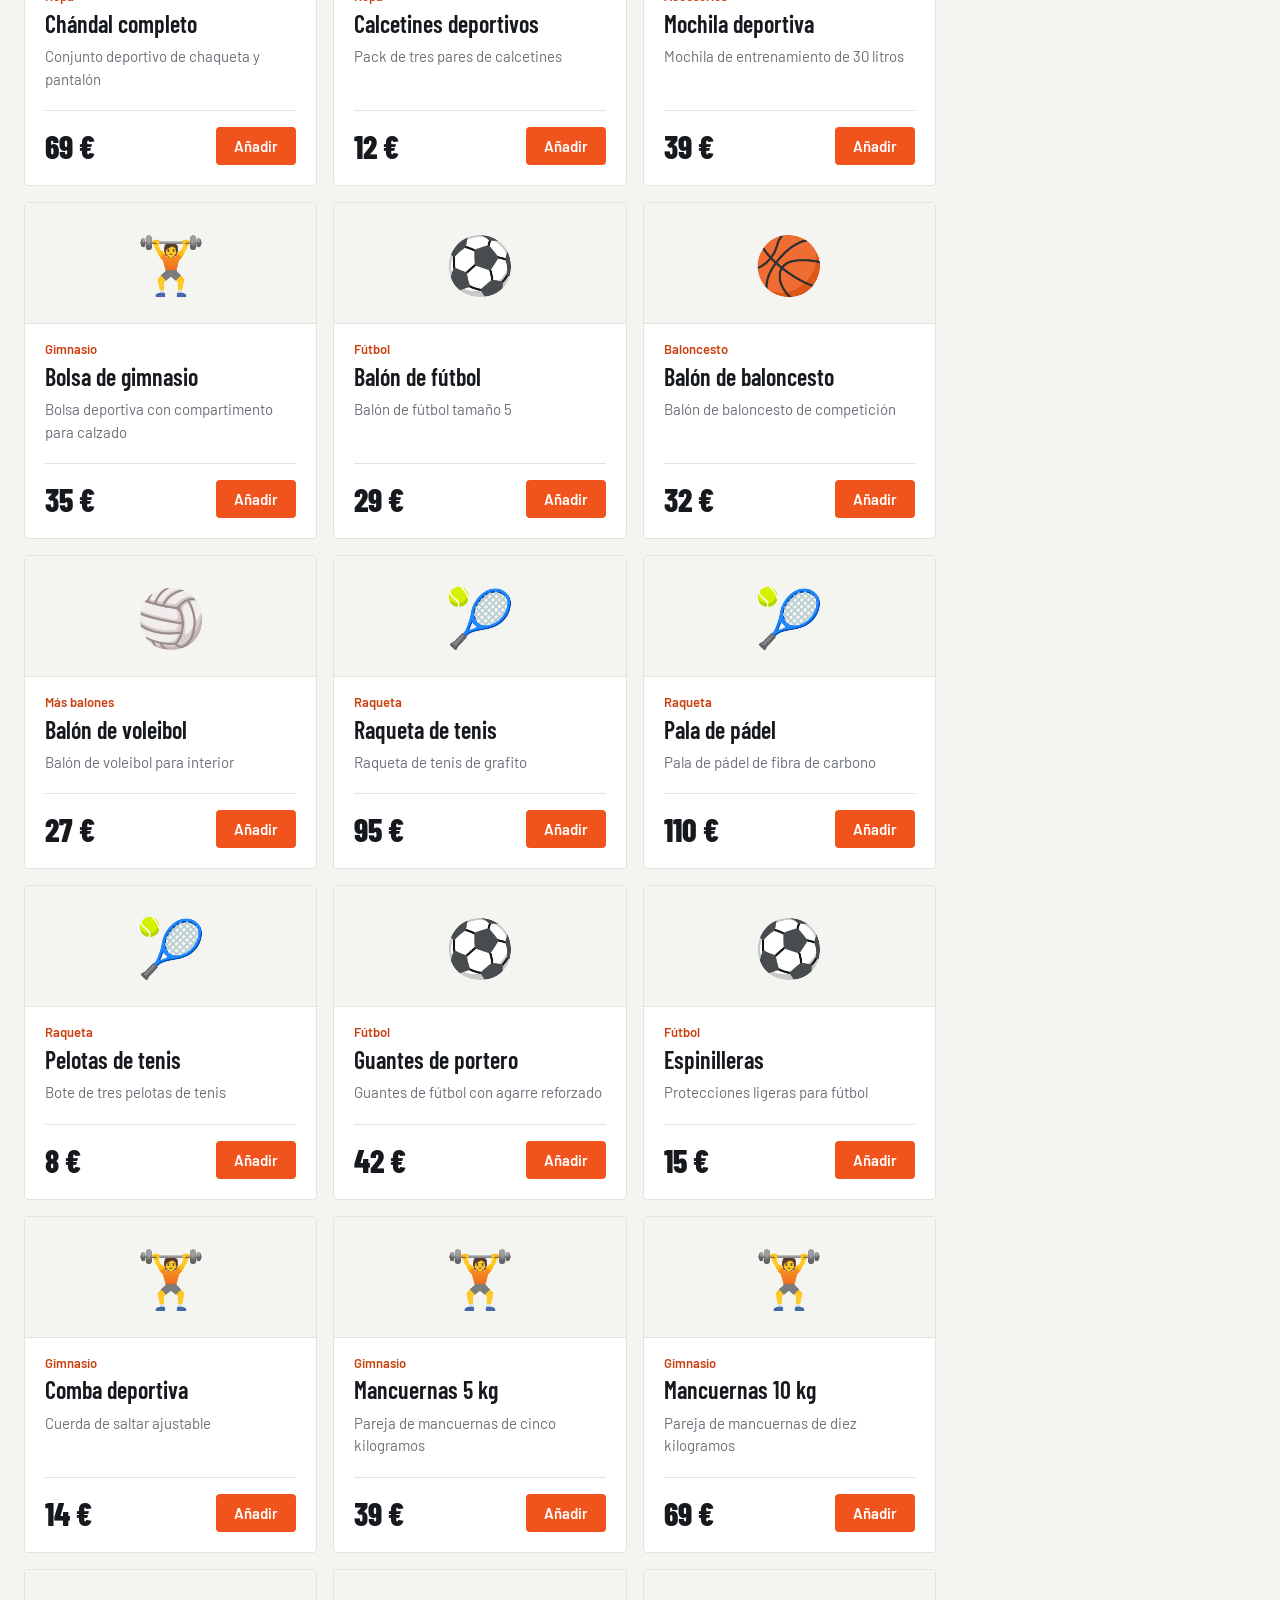
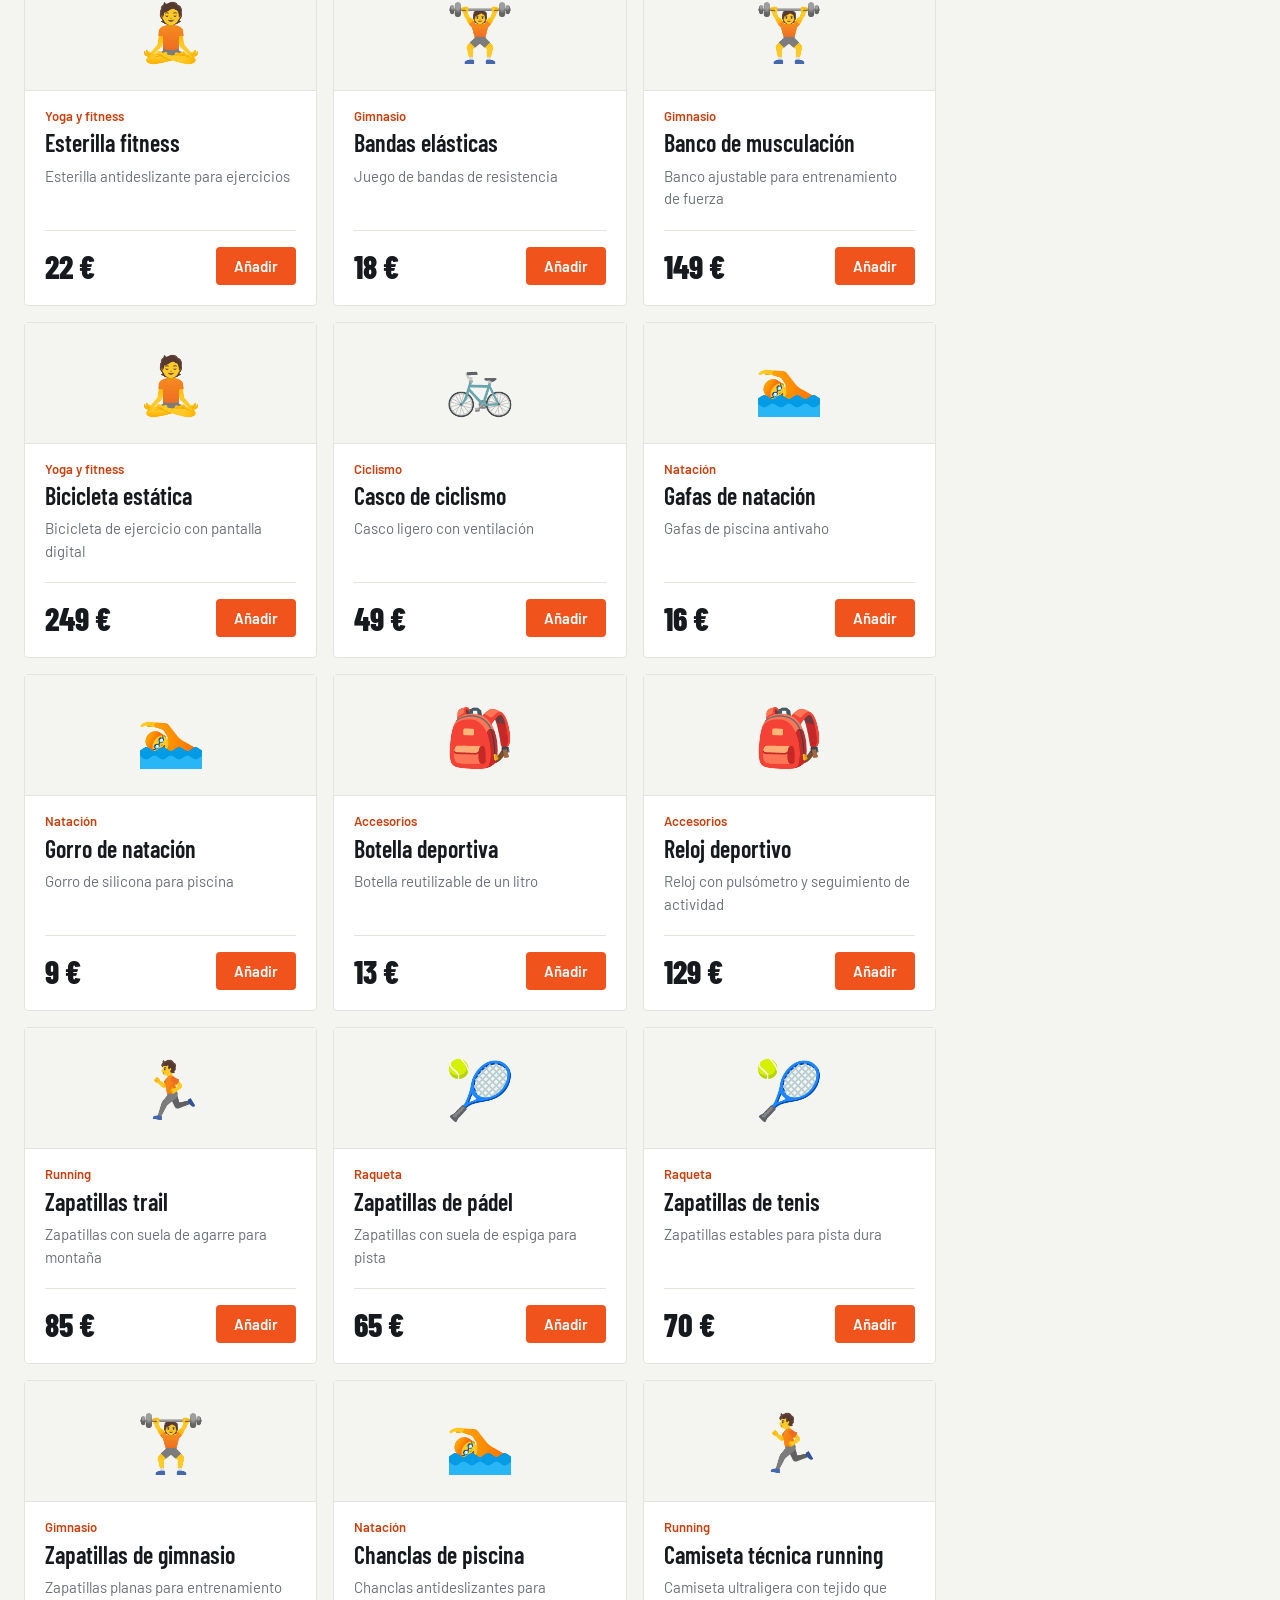
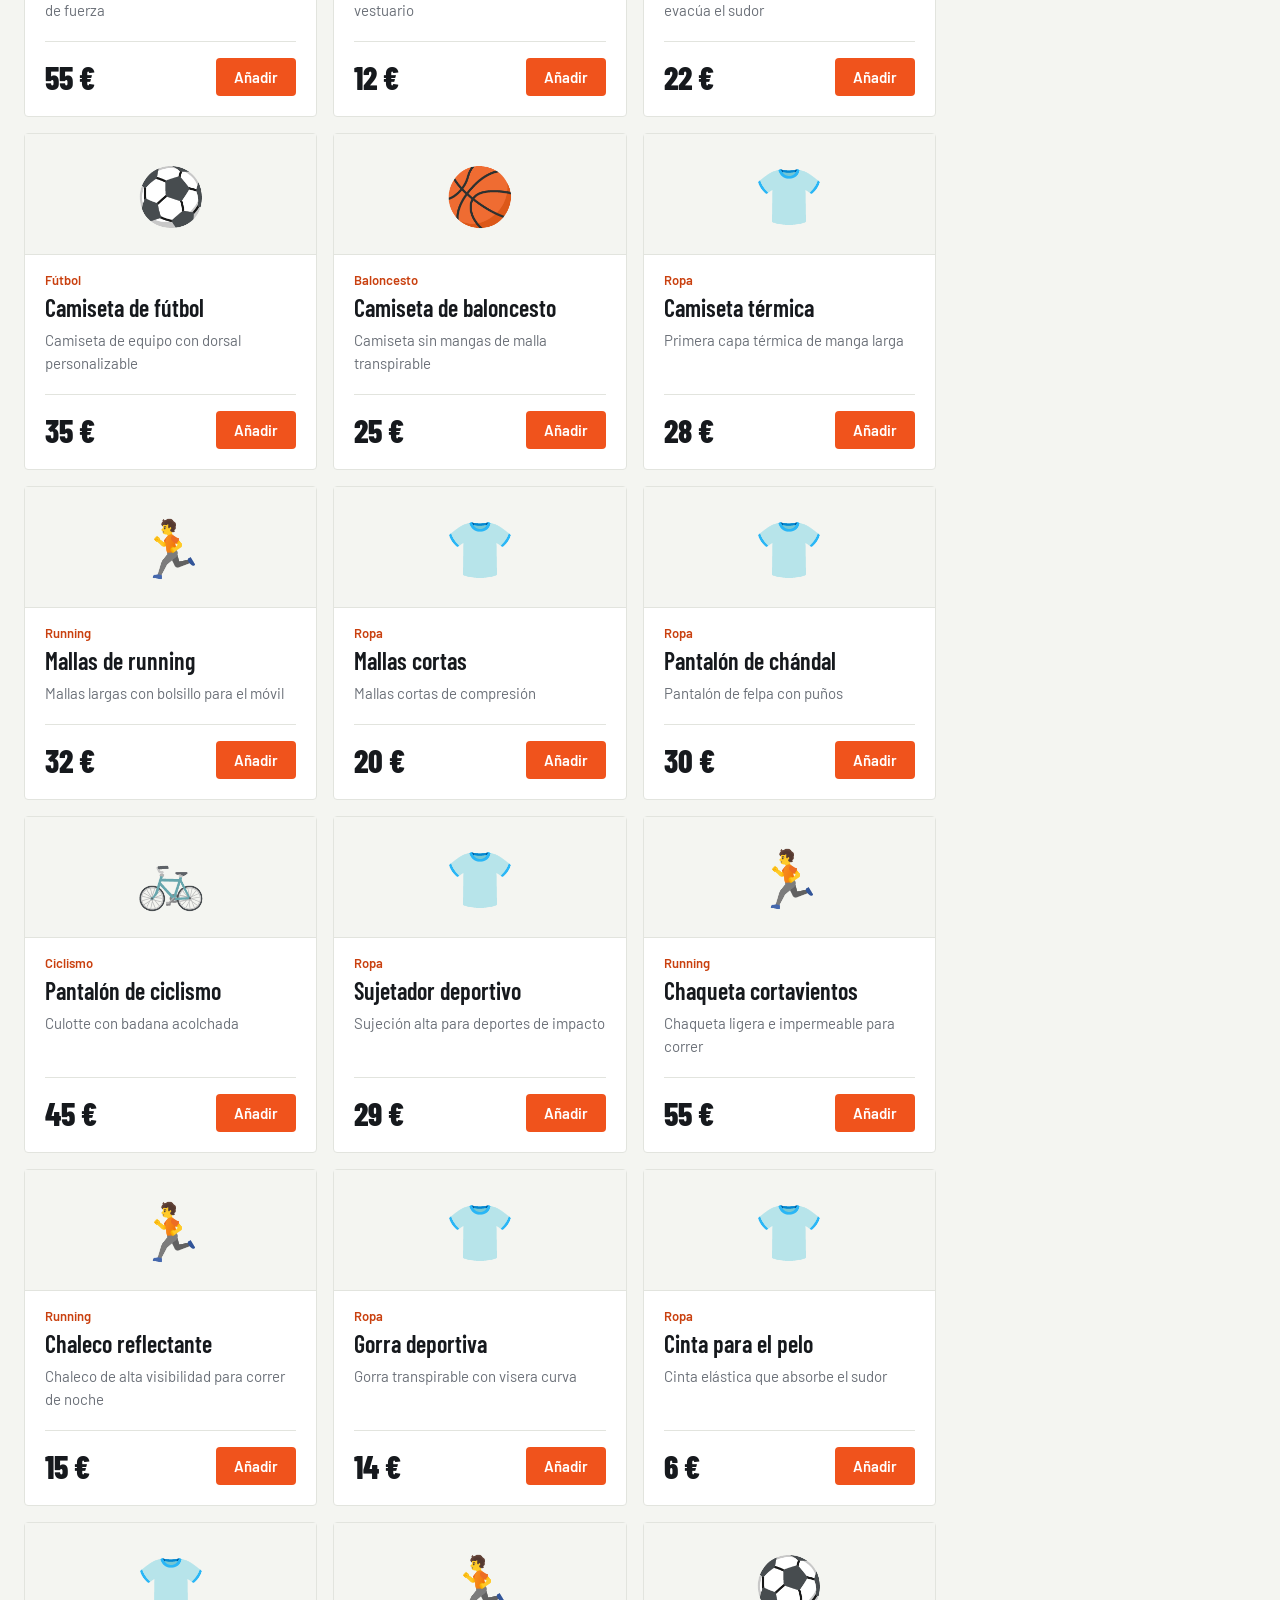
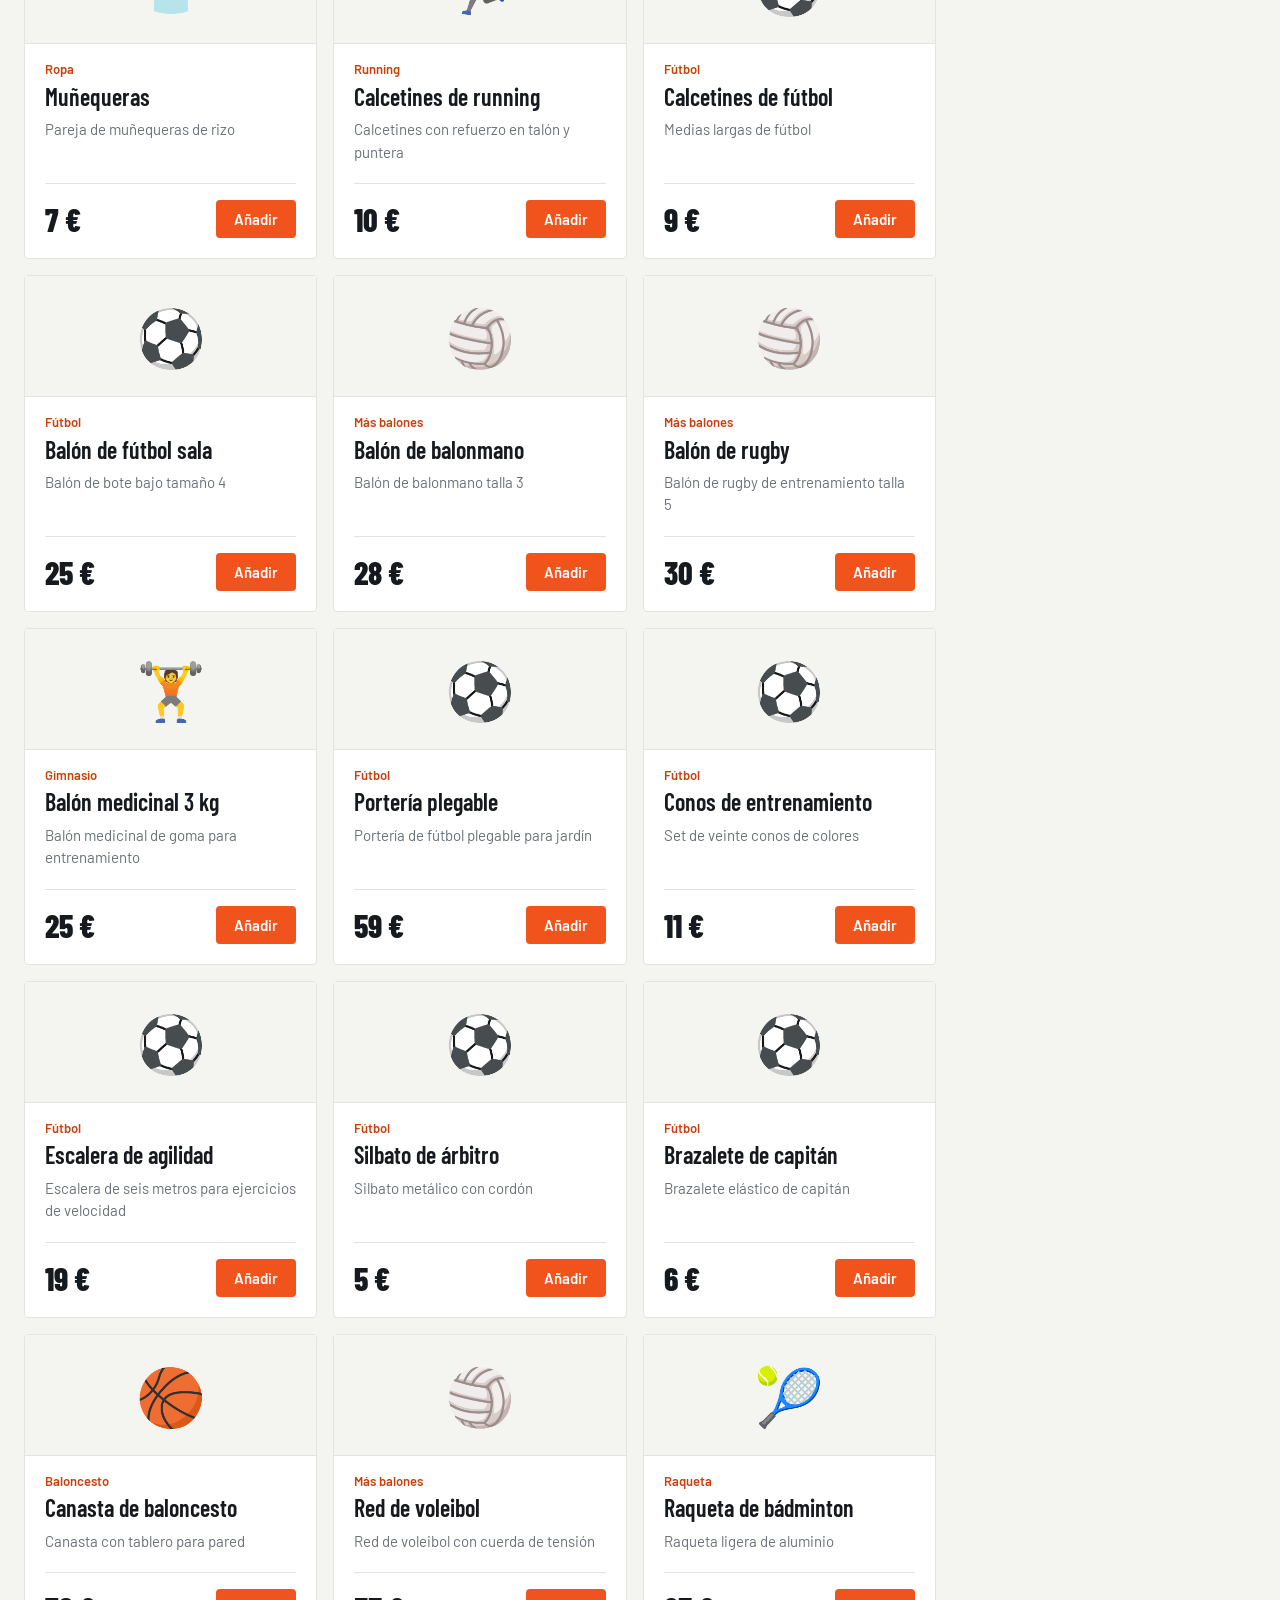
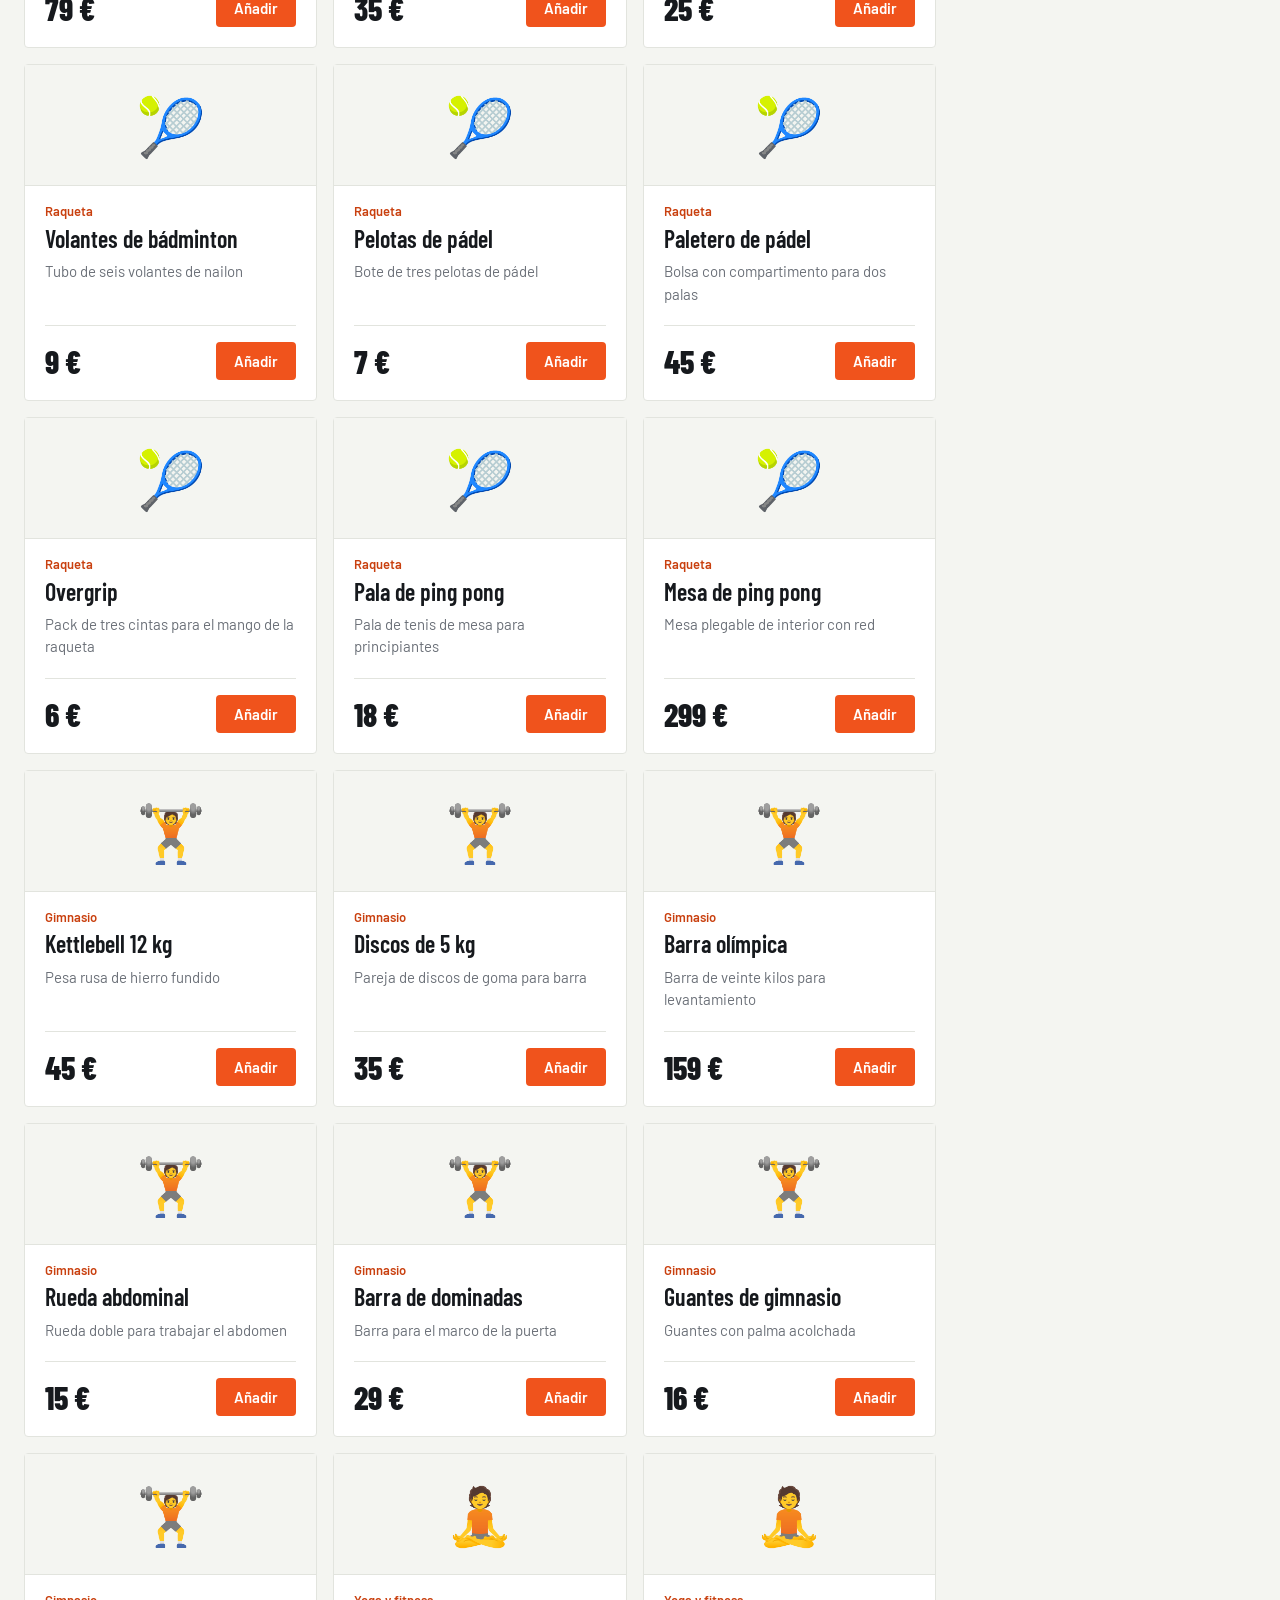
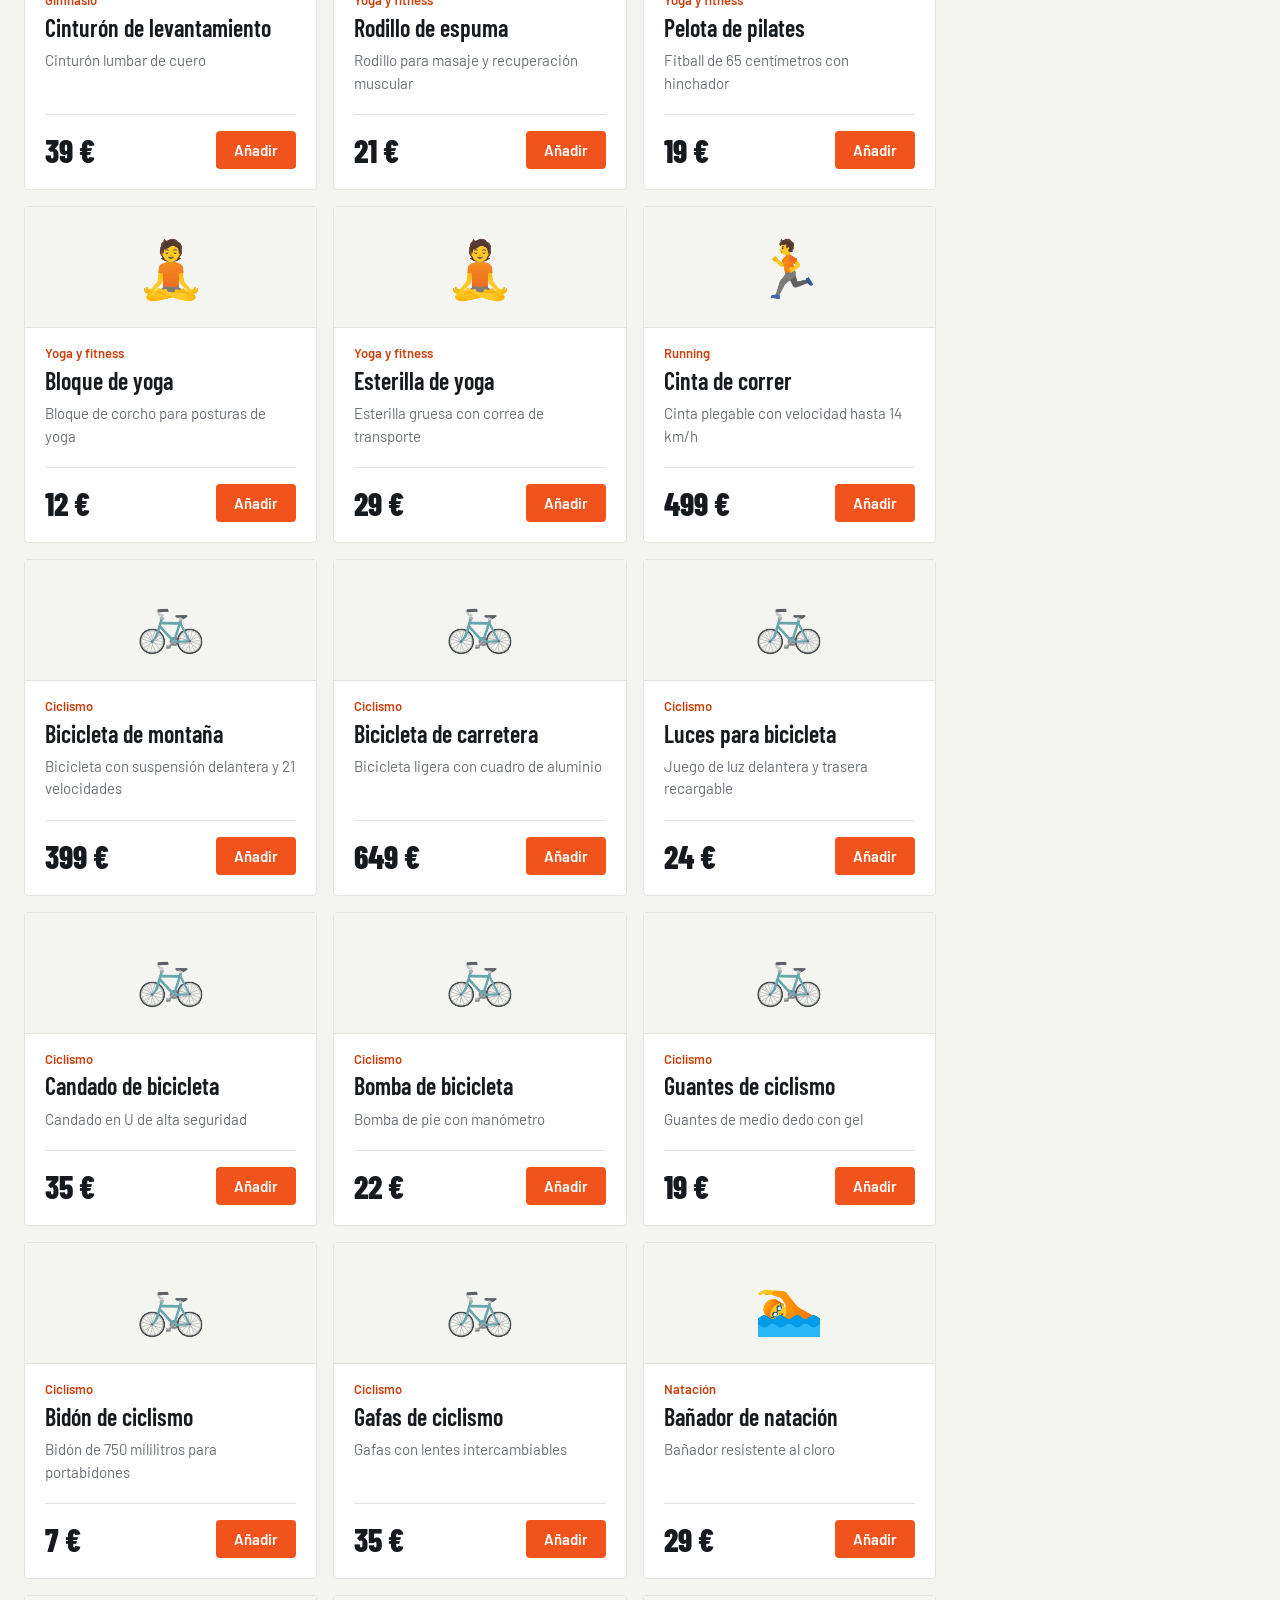
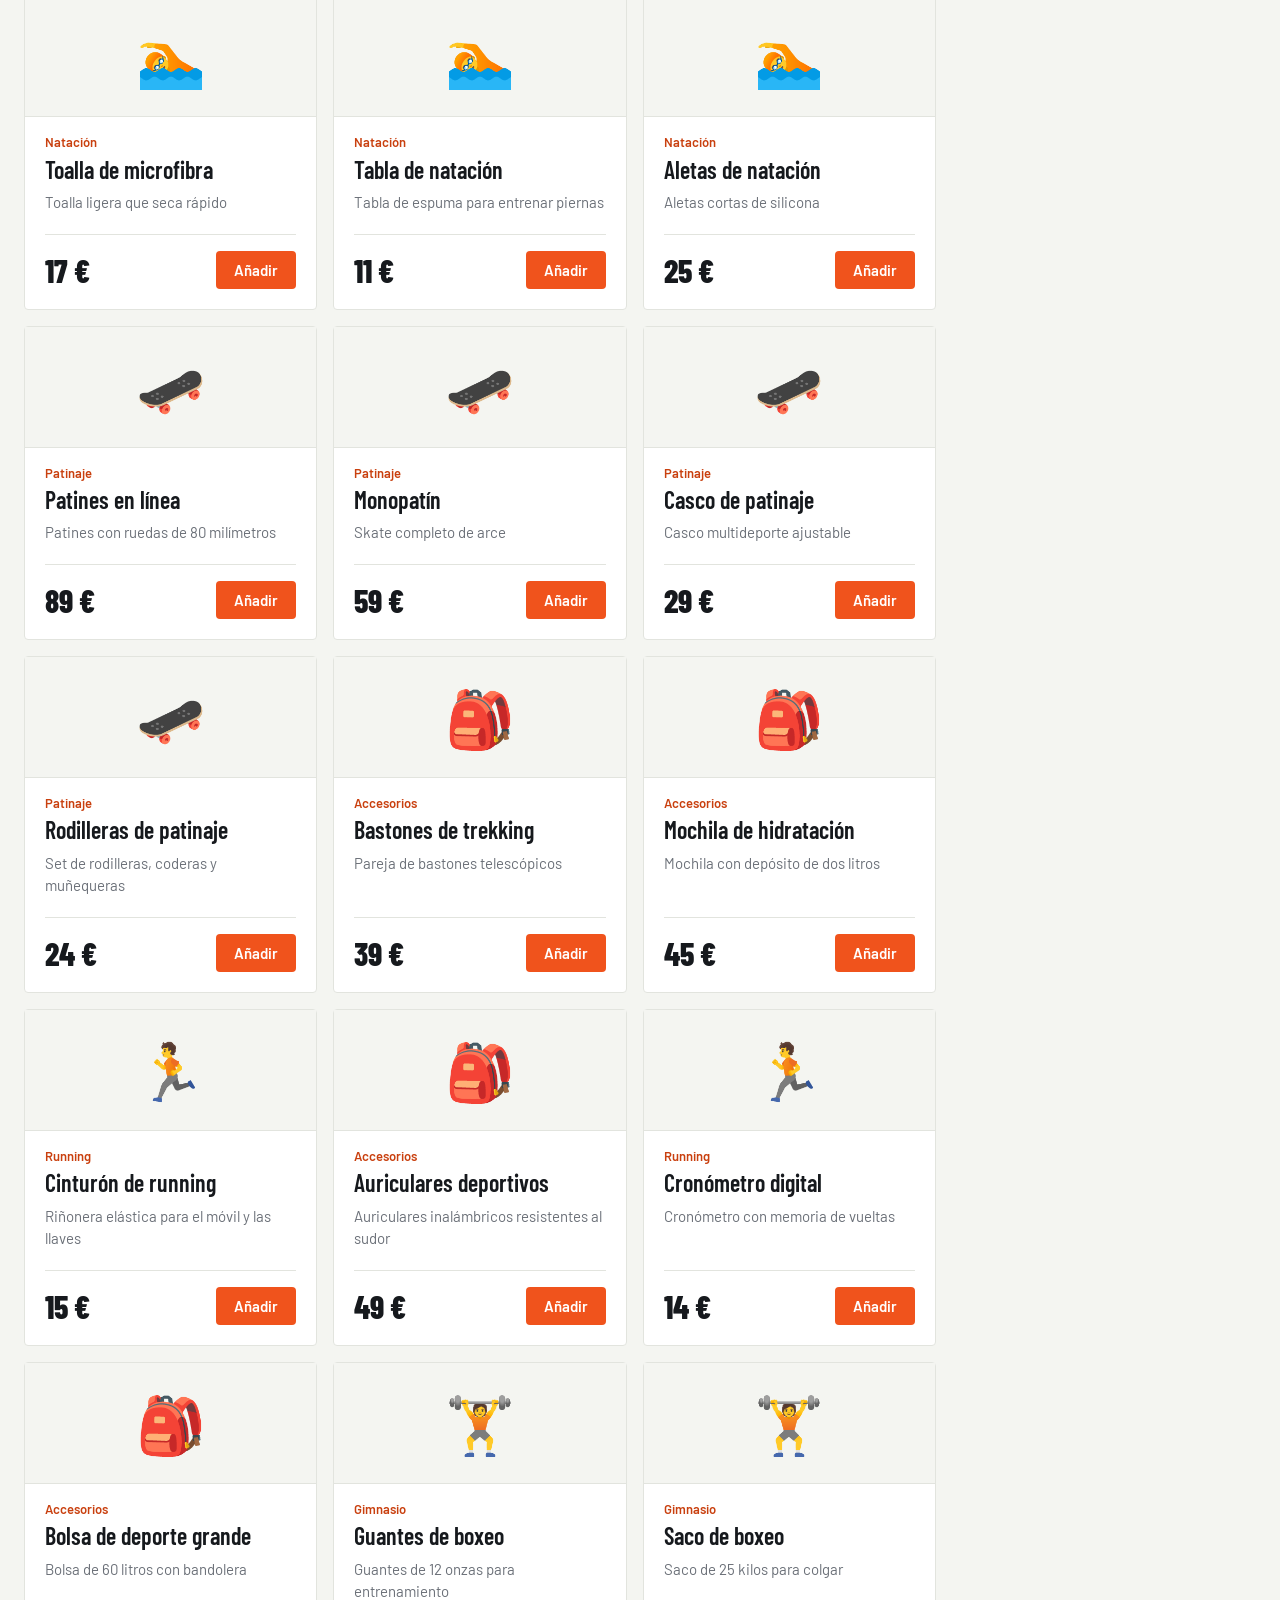
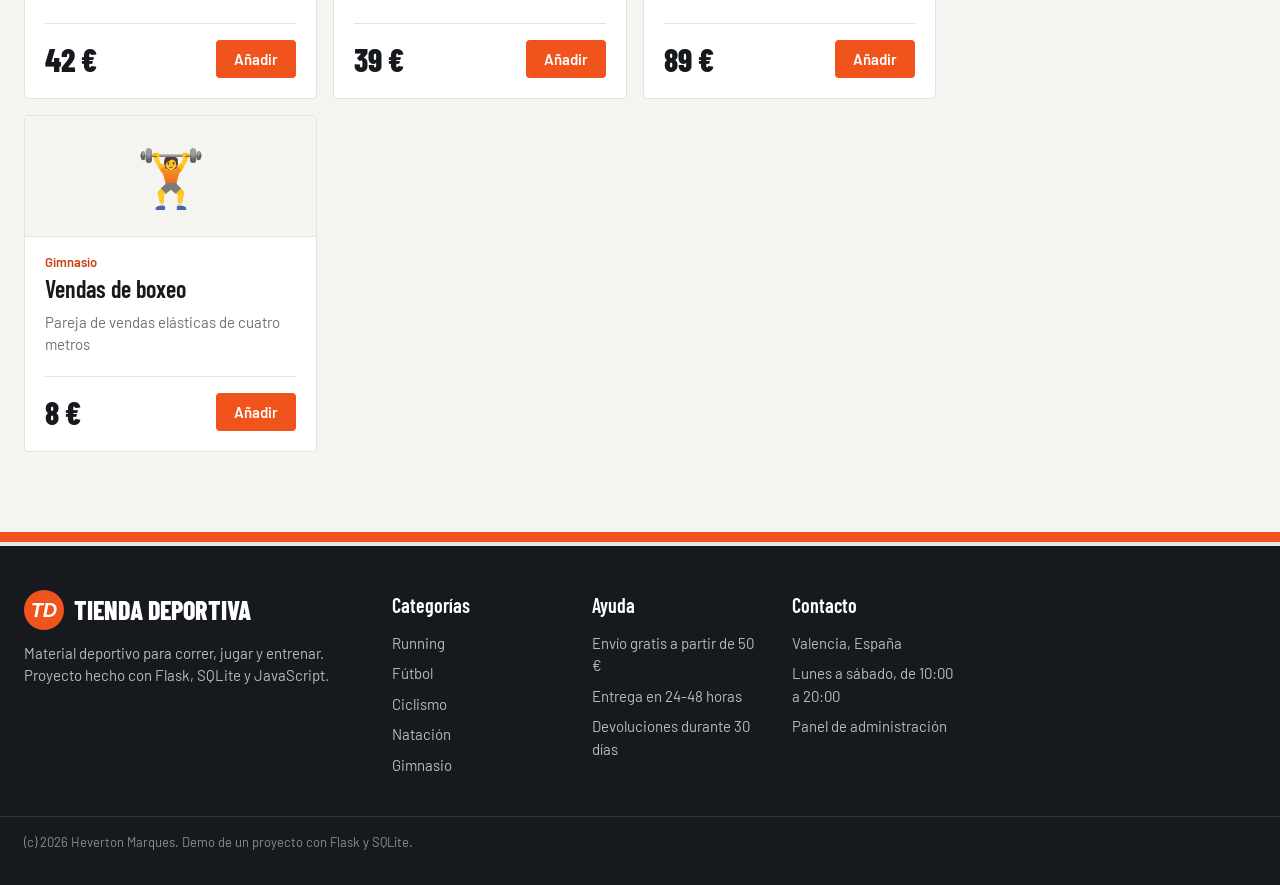
==== commit 27df4a12: "Add promotional messages and update footer content" ====
--- a/index.html
+++ b/index.html
@@ -8,13 +8,45 @@
     <link rel="preconnect" href="https://fonts.gstatic.com" crossorigin>
     <link href="https://fonts.googleapis.com/css2?family=Barlow:wght@400;500;600&family=Barlow+Condensed:wght@600;800&display=swap" rel="stylesheet">
     <link rel="stylesheet" href="static/estilo.css">
+    <!-- Vista previa al compartir el enlace (LinkedIn, WhatsApp...) -->
+    <meta name="description" content="Tienda deportiva con más de 100 productos, buscador, carrito y panel de administración. Proyecto de Heverton Marques con Flask, SQLite y JavaScript.">
+    <meta property="og:type" content="website">
+    <meta property="og:title" content="Tienda deportiva | Heverton Marques">
+    <meta property="og:description" content="Más de 100 productos, buscador, carrito y panel de administración. Haz una compra y mira el pedido en el panel de admin.">
+    <meta property="og:url" content="https://hevertonmf.github.io/tienda-deportiva/">
+    <meta property="og:image" content="https://hevertonmf.github.io/tienda-deportiva/preview.png">
+    <meta property="og:image:width" content="1200">
+    <meta property="og:image:height" content="627">
+    <meta name="twitter:card" content="summary_large_image">
   </head>
   <body>
+    <!-- Franja de avisos de arriba -->
+    <div id="avisos">
+      <span>🚚 Envío gratis en pedidos de más de 50 €</span>
+      <span>↩️ Devoluciones gratis durante 30 días</span>
+      <span>📍 Tienda en Valencia</span>
+    </div>
     <header>
-      <h1>Tienda deportiva</h1>
-      <h2>Aquí tienes tus artículos deportivos</h2>
+      <!-- Barra con el logo y el menú -->
+      <div id="barra">
+        <a href="index.html" id="logo"><span class="marca">TD</span> Tienda deportiva</a>
+        <nav id="menu">
+          <a href="#productos">Productos</a>
+          <a href="#productos" class="ir-categoria" categoria="Running">Running</a>
+          <a href="#productos" class="ir-categoria" categoria="Fútbol">Fútbol</a>
+          <a href="#productos" class="ir-categoria" categoria="Gimnasio">Gimnasio</a>
+          <a href="#pedido" id="ir-pedido">🛒 Mi pedido <span id="contador-carrito">0</span></a>
+        </nav>
+      </div>
+      <!-- Portada -->
+      <div id="portada">
+        <h1>Tienda deportiva</h1>
+        <h2>Aquí tienes tus artículos deportivos</h2>
+        <p class="lema">Zapatillas, ropa, balones y material para entrenar. Todo lo que necesitas para tu próximo reto.</p>
+        <a href="#productos" class="boton-portada">Ver productos</a>
+      </div>
     </header>
-    <main>
+    <main id="productos">
       <!-- Buscador y categorías -->
       <div id="filtros">
         <input id="buscador" type="search" placeholder="Busca un producto: balón, bici, mancuernas...">
@@ -26,9 +58,35 @@
       </section>
     </main>
     <footer>
-      (c) 2026 Heverton Marques · Demo de un proyecto con Flask y SQLite · <a href="admin.html">Panel de admin</a>
+      <div id="pie">
+        <div>
+          <p class="pie-logo"><span class="marca">TD</span> Tienda deportiva</p>
+          <p>Material deportivo para correr, jugar y entrenar. Proyecto hecho con Flask, SQLite y JavaScript.</p>
+        </div>
+        <div>
+          <h5>Categorías</h5>
+          <a href="#productos" class="ir-categoria" categoria="Running">Running</a>
+          <a href="#productos" class="ir-categoria" categoria="Fútbol">Fútbol</a>
+          <a href="#productos" class="ir-categoria" categoria="Ciclismo">Ciclismo</a>
+          <a href="#productos" class="ir-categoria" categoria="Natación">Natación</a>
+          <a href="#productos" class="ir-categoria" categoria="Gimnasio">Gimnasio</a>
+        </div>
+        <div>
+          <h5>Ayuda</h5>
+          <p>Envío gratis a partir de 50 €</p>
+          <p>Entrega en 24-48 horas</p>
+          <p>Devoluciones durante 30 días</p>
+        </div>
+        <div>
+          <h5>Contacto</h5>
+          <p>Valencia, España</p>
+          <p>Lunes a sábado, de 10:00 a 20:00</p>
+          <a href="admin.html">Panel de administración</a>
+        </div>
+      </div>
+      <p id="copyright">(c) 2026 Heverton Marques. Demo de un proyecto con Flask y SQLite.</p>
     </footer>
-    <aside>
+    <aside id="pedido">
       <h3>🛒 Tu pedido</h3>
       <div id="lineas">
         <p class="vacio">Todavía no has añadido nada. Pulsa "Añadir" en un producto.</p>
@@ -131,6 +189,7 @@
 
       // Pinto el ticket con lo que hay en el pedido
       function pintaTicket(){
+        document.querySelector("#contador-carrito").innerHTML = pedido.length
         if(pedido.length == 0){
           lineas.innerHTML = `<p class="vacio">Todavía no has añadido nada. Pulsa "Añadir" en un producto.</p>`
           return
@@ -165,15 +224,25 @@
         let guardados = []
         try { guardados = JSON.parse(localStorage.getItem("pedidos")) || [] } catch(e) {}
         let fecha = new Date()
+        let ultimo = guardados.length ? guardados[guardados.length-1].id : 0
         guardados.push({
-          "id": guardados.length + 1,
+          "id": ultimo + 1,
           "fecha": fecha.toLocaleString("es-ES", {dateStyle:"short", timeStyle:"short"}),
           "carga": JSON.stringify(pedido)
         })
         try { localStorage.setItem("pedidos", JSON.stringify(guardados)) } catch(e) {}
         pedido = []
+        document.querySelector("#contador-carrito").innerHTML = 0
         lineas.innerHTML = `<p class="hecho">¡Gracias! Tu pedido se ha guardado.<br><a href="admin.html">Verlo en el panel de admin</a></p>`
       }
+
+      // Los enlaces de categoría del menú y del pie eligen esa categoría
+      document.querySelectorAll(".ir-categoria").forEach(function(enlace){
+        enlace.onclick = function(){
+          let boton = document.querySelector('#categorias .chip[categoria="'+enlace.getAttribute("categoria")+'"]')
+          if(boton){ boton.click() }
+        }
+      })
 
       // El buscador filtra mientras escribo
       document.querySelector("#buscador").oninput = pintaProductos
--- a/static/estilo.css
+++ b/static/estilo.css
@@ -21,33 +21,140 @@
   line-height:1.5;
 }
 
+/* ===== Franja de avisos ===== */
+#avisos{
+  display:flex;
+  justify-content:center;
+  flex-wrap:wrap;
+  gap:8px 40px;
+  padding:8px 24px;
+  background:var(--naranja);
+  color:var(--blanco);
+  font-size:14px;
+  font-weight:500;
+}
+
 /* ===== Cabecera: como una pista de atletismo ===== */
 header{
-  padding:56px 24px 48px 24px;
   background:var(--tinta);
   color:var(--blanco);
   /* líneas de calle de la pista */
   border-bottom:10px solid var(--naranja);
   box-shadow:inset 0px -14px 0px -10px rgba(255,255,255,0.9);
 }
-header h1,
-header h2{
+
+/* Barra con logo y menú */
+#barra{
+  display:flex;
+  align-items:center;
+  justify-content:space-between;
+  flex-wrap:wrap;
+  gap:16px;
   max-width:1100px;
   margin:0px auto;
-}
-header h1{
+  padding:18px 24px;
+  border-bottom:1px solid rgba(255,255,255,0.12);
+}
+#logo,
+.pie-logo{
+  display:flex;
+  align-items:center;
+  gap:10px;
   font-family:var(--titulos);
   font-weight:800;
-  font-size:72px;
-  line-height:0.95;
+  font-size:26px;
+  text-transform:uppercase;
+  color:var(--blanco);
+  text-decoration:none;
+}
+.marca{
+  display:inline-flex;
+  align-items:center;
+  justify-content:center;
+  width:40px;
+  height:40px;
+  border-radius:50%;
+  background:var(--naranja);
+  color:var(--blanco);
+  font-size:20px;
+  font-style:italic;
+}
+#menu{
+  display:flex;
+  flex-wrap:wrap;
+  align-items:center;
+  gap:4px;
+}
+#menu a{
+  padding:8px 12px;
+  border-radius:4px;
+  color:rgba(255,255,255,0.8);
+  text-decoration:none;
+  font-weight:500;
+}
+#menu a:hover{
+  background:rgba(255,255,255,0.1);
+  color:var(--blanco);
+}
+#ir-pedido{
+  border:1px solid rgba(255,255,255,0.3);
+}
+#contador-carrito{
+  display:inline-block;
+  min-width:22px;
+  margin-left:4px;
+  padding:0px 6px;
+  border-radius:11px;
+  background:var(--naranja);
+  color:var(--blanco);
+  font-size:13px;
+  font-weight:600;
+  text-align:center;
+}
+
+/* Portada */
+#portada{
+  max-width:1100px;
+  margin:0px auto;
+  padding:64px 24px 56px 24px;
+  /* calles de la pista dibujadas al fondo a la derecha */
+  background:
+    repeating-linear-gradient(-60deg, transparent 0px, transparent 46px, rgba(240,83,28,0.18) 46px, rgba(240,83,28,0.18) 50px)
+    right center / 45% 100% no-repeat;
+}
+#portada h1{
+  margin:0px;
+  font-family:var(--titulos);
+  font-weight:800;
+  font-size:88px;
+  line-height:0.92;
   text-transform:uppercase;
   letter-spacing:-0.01em;
 }
-header h2{
-  margin-top:12px;
-  font-weight:400;
-  font-size:20px;
+#portada h2{
+  margin:14px 0px 0px 0px;
+  font-weight:600;
+  font-size:22px;
+  color:var(--blanco);
+}
+#portada .lema{
+  max-width:48ch;
+  margin:10px 0px 28px 0px;
+  font-size:17px;
   color:rgba(255,255,255,0.7);
+}
+.boton-portada{
+  display:inline-block;
+  padding:14px 28px;
+  border-radius:4px;
+  background:var(--naranja);
+  color:var(--blanco);
+  font-weight:600;
+  font-size:17px;
+  text-decoration:none;
+}
+.boton-portada:hover{
+  background:var(--naranja-oscuro);
 }
 
 /* ===== Productos ===== */
@@ -193,11 +300,52 @@
 
 /* ===== Pie de página ===== */
 footer{
+  margin-top:40px;
+  background:var(--tinta);
+  color:rgba(255,255,255,0.7);
+  font-size:15px;
+  border-top:10px solid var(--naranja);
+  box-shadow:inset 0px 14px 0px -10px rgba(255,255,255,0.9);
+}
+#pie{
+  display:grid;
+  grid-template-columns:2fr 1fr 1fr 1fr;
+  gap:32px;
   max-width:1100px;
   margin:0px auto;
-  padding:24px 24px 48px 24px;
-  font-size:14px;
-  color:var(--gris);
+  padding:48px 24px 32px 24px;
+  box-sizing:border-box;
+}
+#pie h5{
+  margin:0px 0px 12px 0px;
+  font-family:var(--titulos);
+  font-weight:600;
+  font-size:20px;
+  color:var(--blanco);
+}
+#pie p{
+  margin:0px 0px 8px 0px;
+}
+#pie a{
+  display:block;
+  margin-bottom:8px;
+  color:rgba(255,255,255,0.7);
+  text-decoration:none;
+}
+#pie a:hover{
+  color:var(--naranja);
+}
+#pie .pie-logo{
+  margin-bottom:12px;
+}
+#copyright{
+  max-width:1100px;
+  margin:0px auto;
+  padding:16px 24px 32px 24px;
+  box-sizing:border-box;
+  border-top:1px solid rgba(255,255,255,0.12);
+  font-size:13px;
+  color:rgba(255,255,255,0.5);
 }
 
 /* ===== Ticket del pedido ===== */
@@ -282,16 +430,21 @@
 
 /* En pantallas grandes dejo sitio al ticket para que no tape productos */
 @media (min-width:1200px){
-  main,footer{margin-right:320px;margin-left:auto;}
-  header h1,header h2{max-width:none;}
+  main{margin-right:320px;margin-left:auto;}
+  #pie,#copyright{padding-right:320px;max-width:none;}
 }
 
 /* ===== Móvil ===== */
 @media (max-width:600px){
-  header{padding:36px 16px 32px 16px;}
-  header h1{font-size:48px;}
-  main{padding:24px 16px 260px 16px;}
-  footer{padding:16px 16px 260px 16px;}
+  #avisos span:not(:first-child){display:none;}
+  #barra{padding:14px 16px;}
+  #menu a.ir-categoria{display:none;}
+  #portada{padding:36px 16px 40px 16px;background:none;}
+  #portada h1{font-size:52px;}
+  main{padding:24px 16px 24px 16px;}
+  #pie{grid-template-columns:1fr 1fr;padding:32px 16px 24px 16px;}
+  #pie > div:first-child{grid-column:1 / -1;}
+  #copyright{padding:16px 16px 120px 16px;}
   aside{width:auto;left:10px;right:10px;bottom:10px;max-height:40vh;}
   /* Si el pedido está vacío, en el móvil solo enseño el título */
   aside:has(.vacio){padding-bottom:20px;}
@@ -456,8 +609,101 @@
   #admin th,#admin td{padding:10px;}
 }
 
+/* ===== Admin: editar y eliminar pedidos ===== */
+#admin .acciones{
+  white-space:nowrap;
+}
+#admin .acciones button{
+  padding:7px 12px;
+  margin:0px 4px 4px 0px;
+  font-size:14px;
+}
+#admin .editar{
+  background:var(--tinta);
+}
+#admin .editar:hover{
+  background:var(--naranja);
+}
+#admin .eliminar,
+#admin .cancelar{
+  border:1px solid var(--linea);
+  background:var(--blanco);
+  color:var(--tinta);
+}
+#admin .eliminar:hover{
+  border-color:#b3261e;
+  background:#b3261e;
+  color:var(--blanco);
+}
+#admin .cancelar:hover{
+  background:var(--papel);
+}
+#admin .confirmar{
+  background:#b3261e;
+}
+#admin .confirmar:hover{
+  background:#8c1d17;
+}
+#admin .pregunta{
+  display:block;
+  margin-bottom:6px;
+  font-size:14px;
+  font-weight:600;
+  color:#b3261e;
+}
+/* Fila en modo edición */
+#admin tr.editando{
+  background:rgb(255,248,244);
+}
+#admin .linea-edicion{
+  display:flex;
+  align-items:center;
+  gap:8px;
+  margin-bottom:6px;
+}
+#admin .linea-edicion input{
+  padding:6px 8px;
+  border:1px solid var(--linea);
+  border-radius:4px;
+  font:inherit;
+  font-size:14px;
+}
+#admin .linea-edicion .nombre{flex:1;min-width:140px;}
+#admin .linea-edicion .precio{width:70px;}
+#admin .linea-edicion .quitar-linea{
+  padding:4px 10px;
+  background:transparent;
+  color:var(--gris);
+  font-size:18px;
+}
+#admin .linea-edicion .quitar-linea:hover{color:#b3261e;background:transparent;}
+#admin .anadir-linea{
+  display:flex;
+  gap:8px;
+  margin-top:8px;
+}
+#admin .anadir-linea select{
+  flex:1;
+  padding:6px 8px;
+  border:1px solid var(--linea);
+  border-radius:4px;
+  font:inherit;
+  font-size:14px;
+}
+#admin .anadir-linea button{
+  padding:6px 12px;
+  font-size:14px;
+  background:var(--tinta);
+}
+#admin .mensaje{
+  margin:0px 0px 16px 0px;
+  padding:10px 14px;
+  border-left:4px solid var(--naranja);
+  background:var(--blanco);
+  font-weight:600;
+}
+
 /* ===== Extras de la demo en GitHub Pages ===== */
-footer a{color:var(--tinta);}
 aside .hecho a{color:var(--naranja-oscuro);font-weight:bold;}
 #admin .nota{
   max-width:70ch;
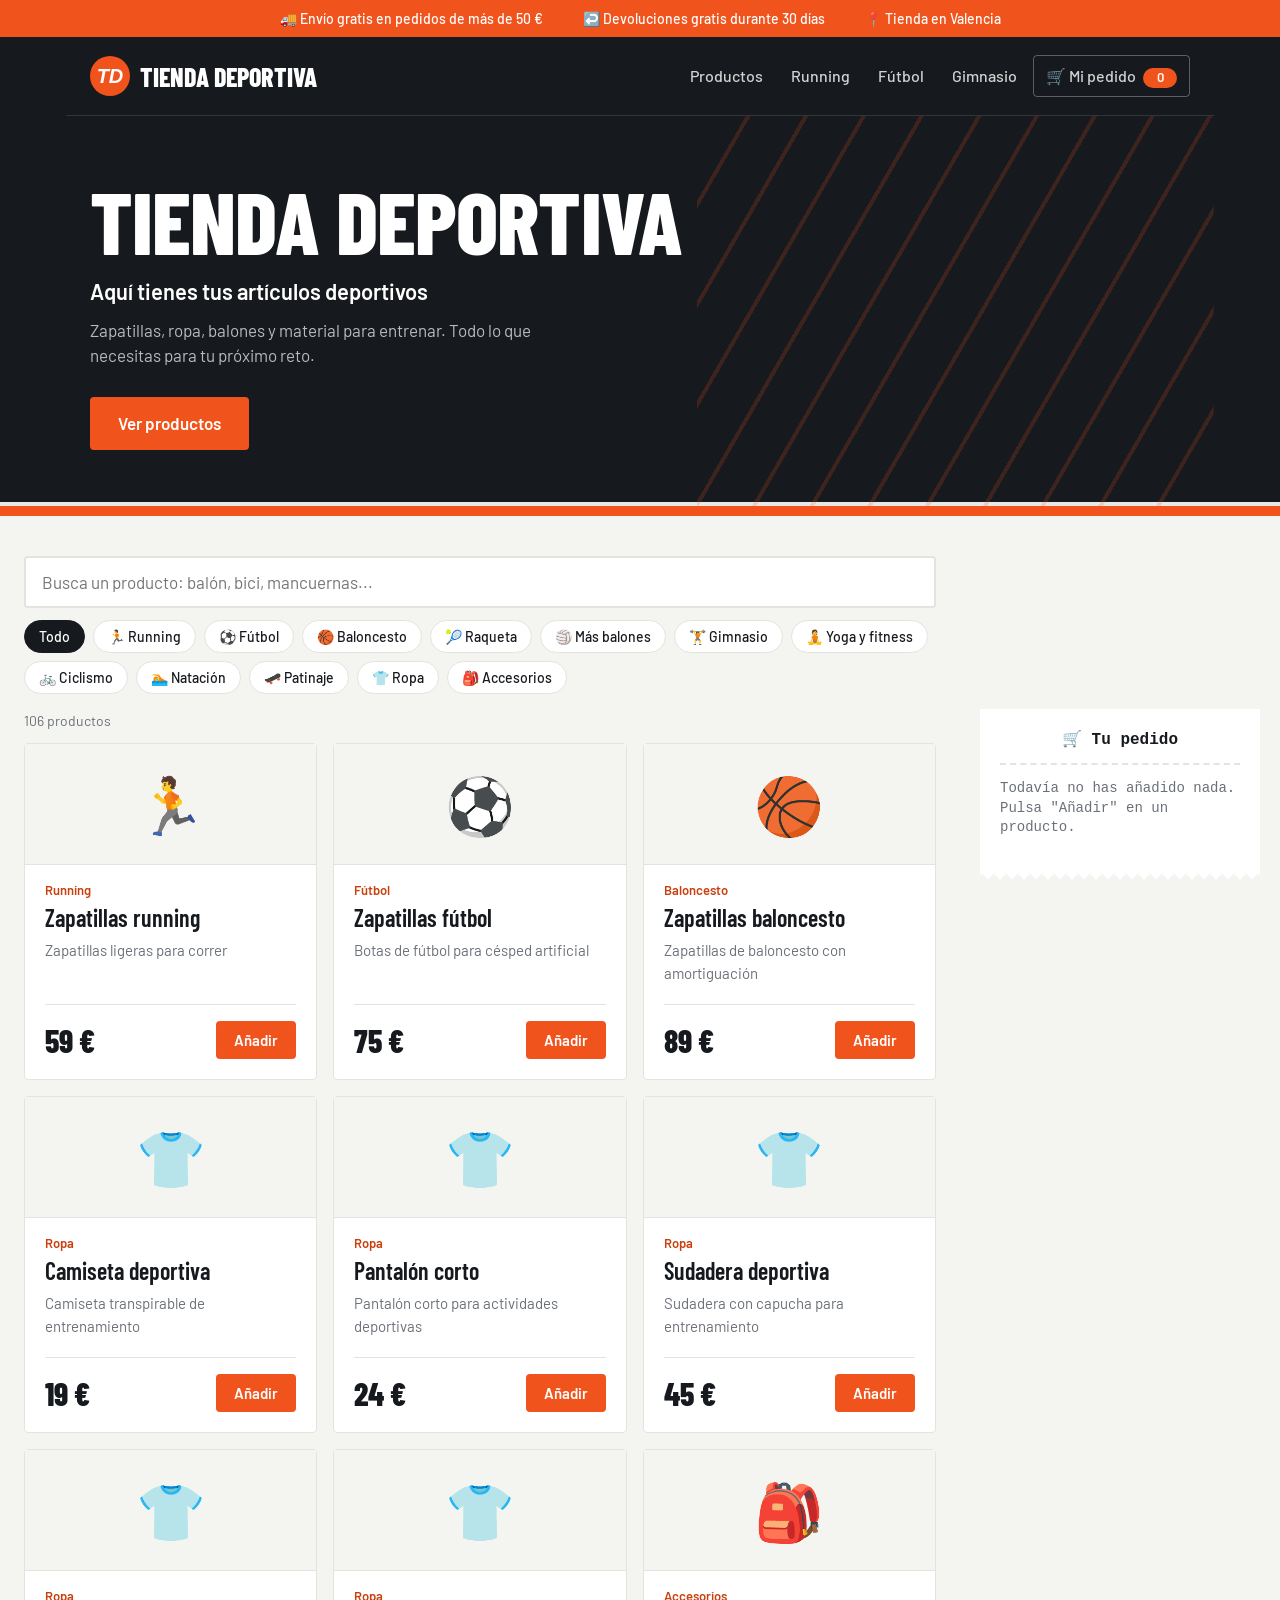
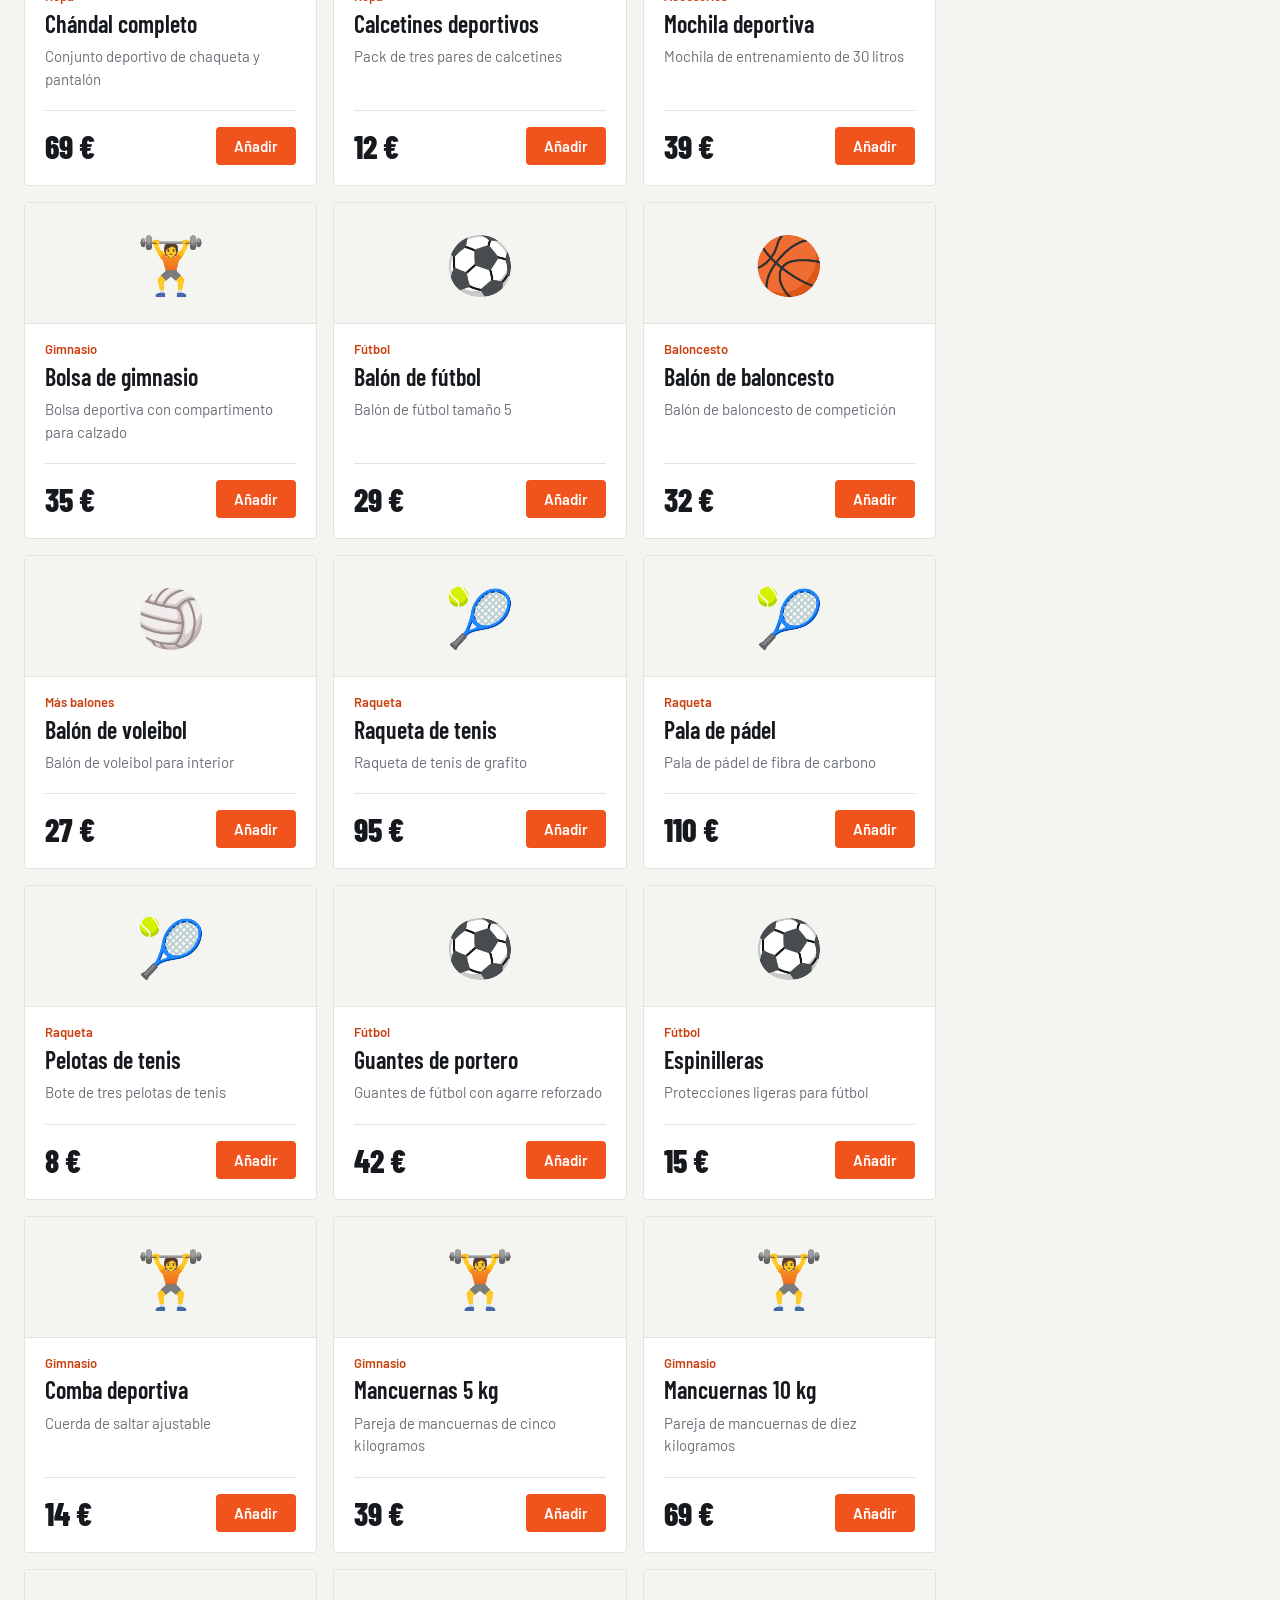
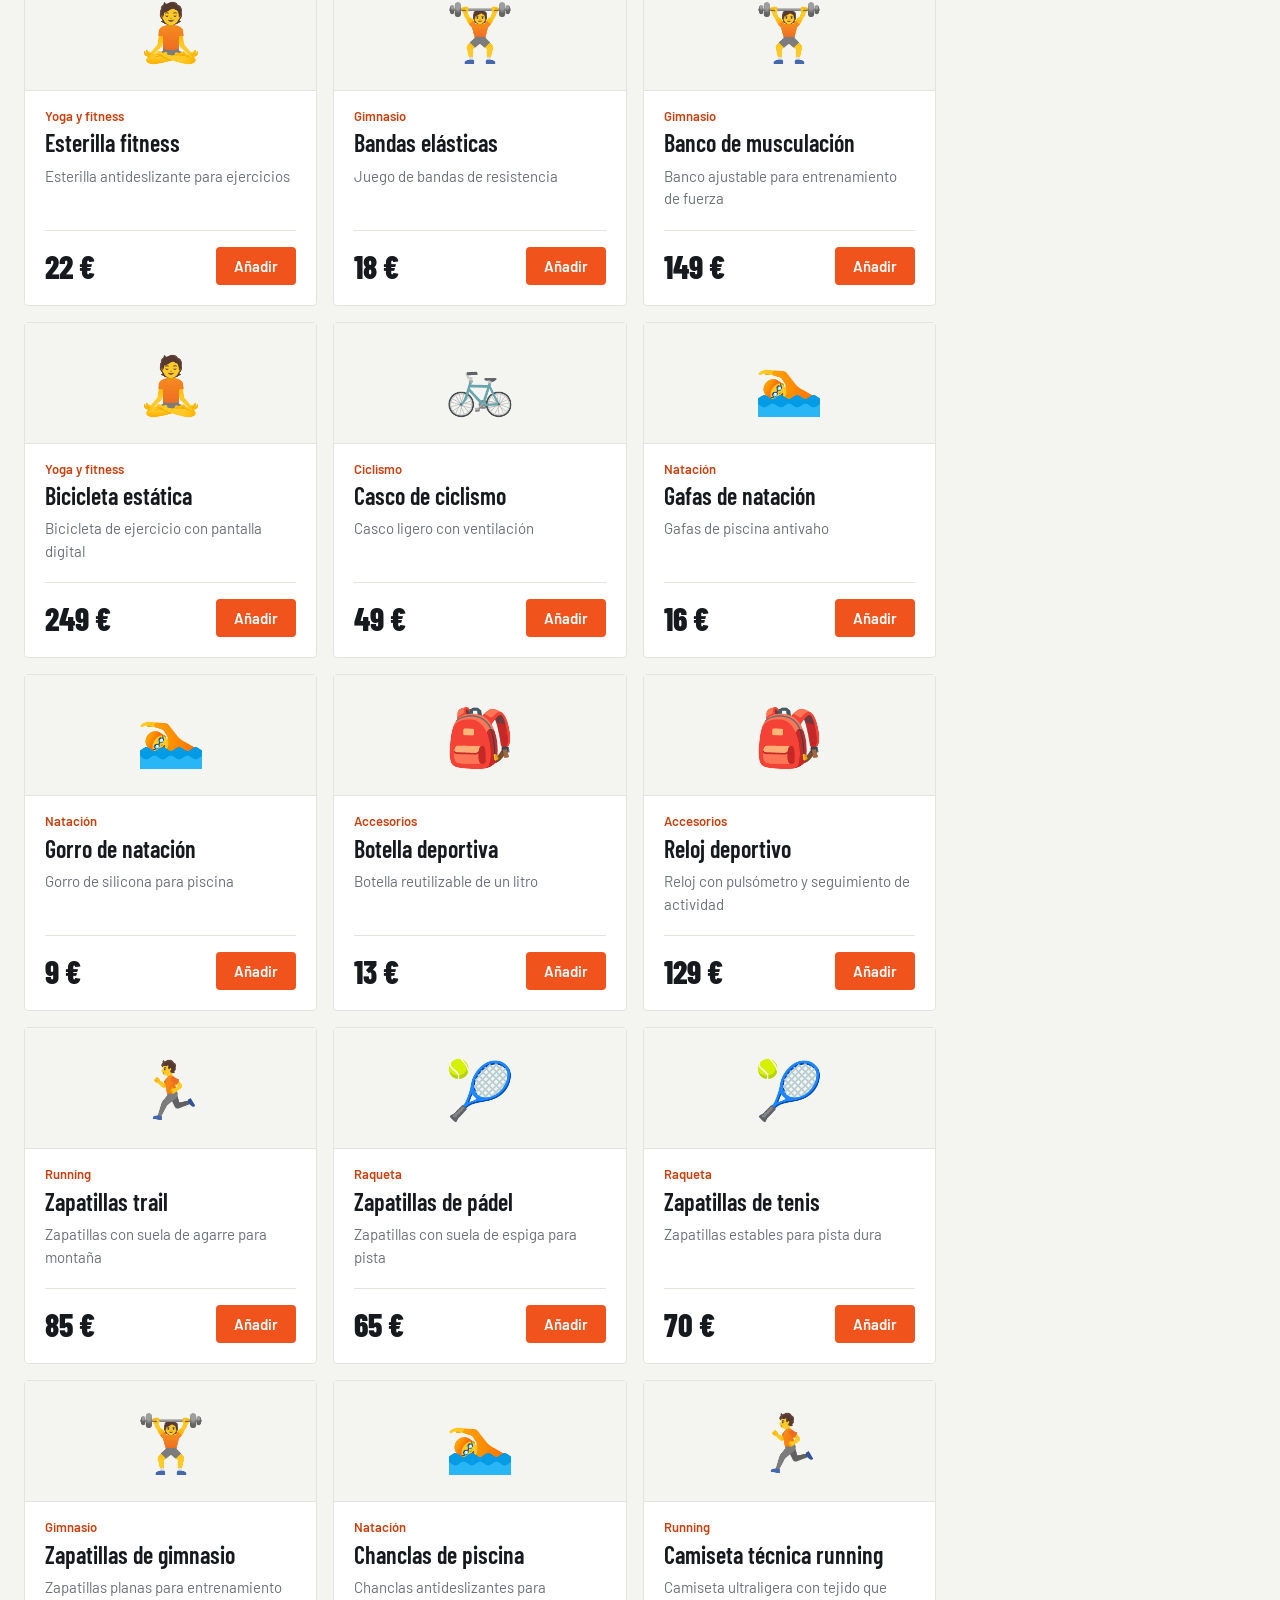
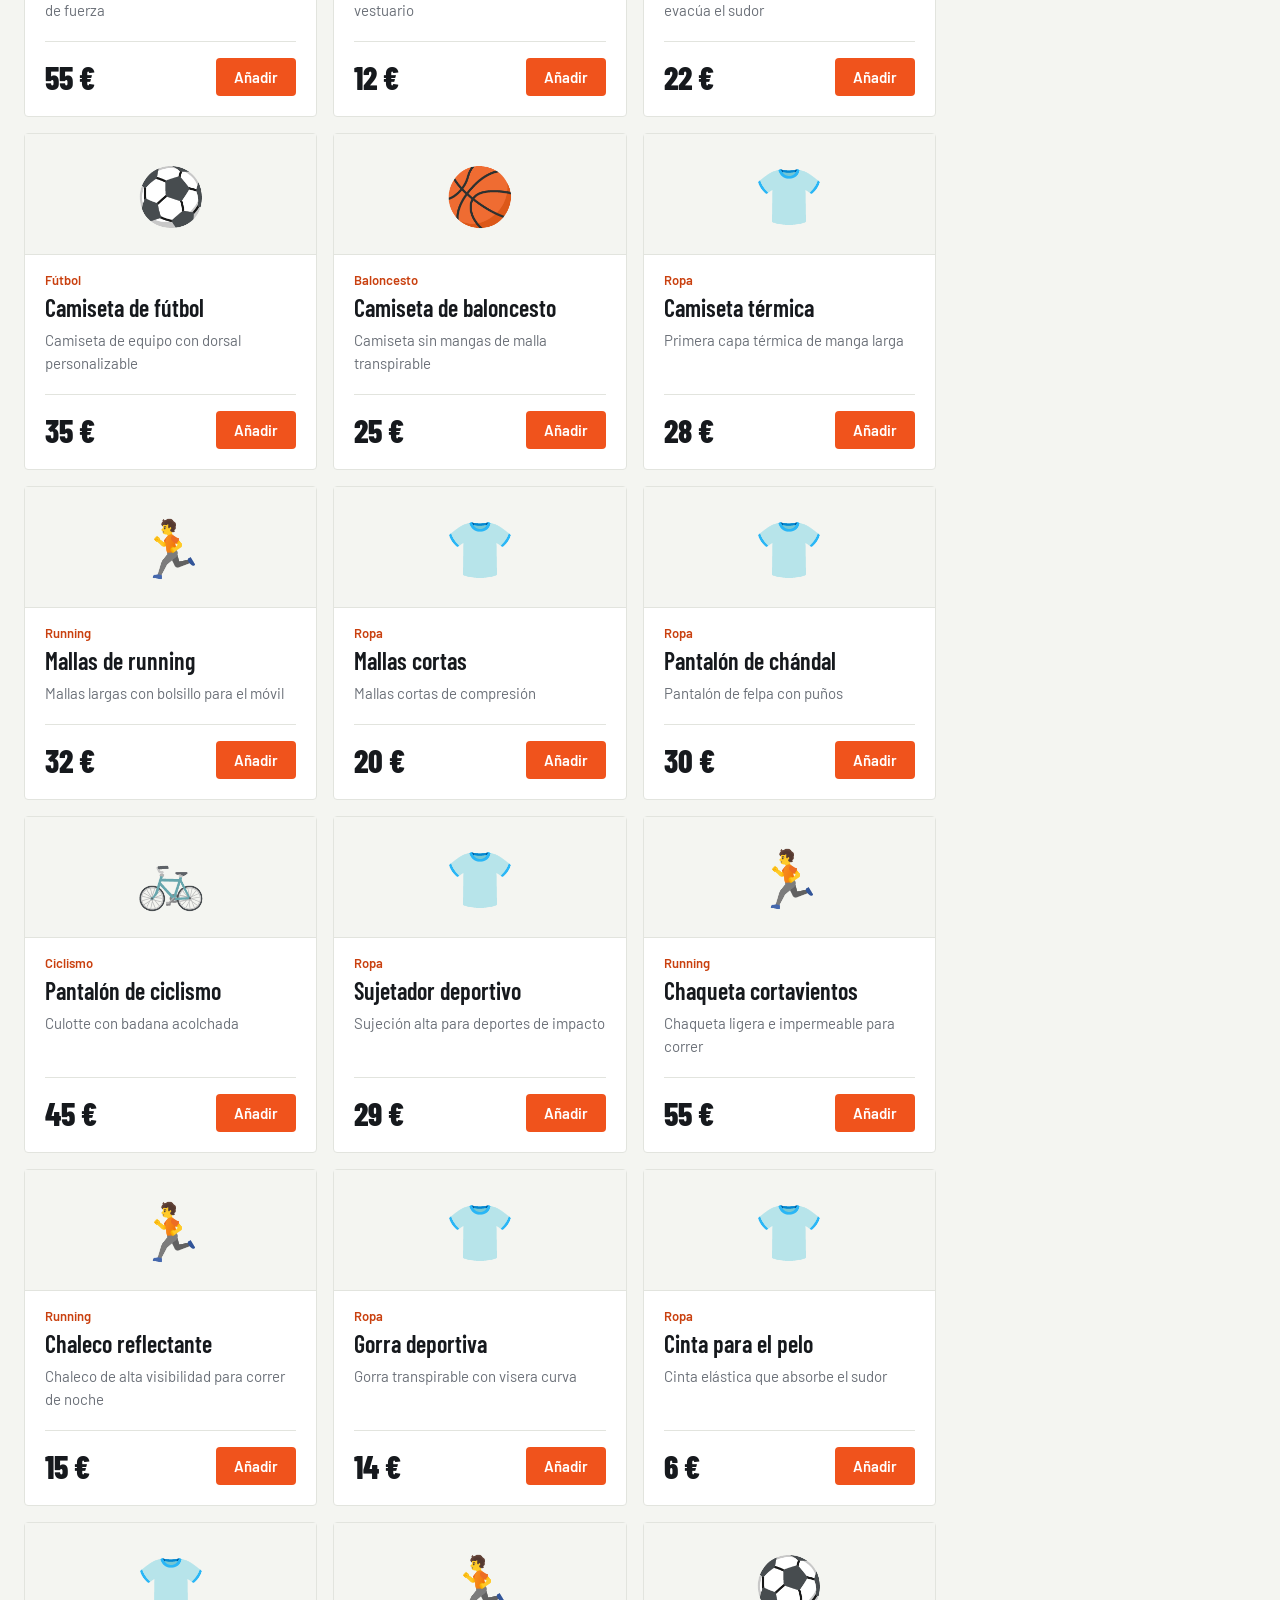
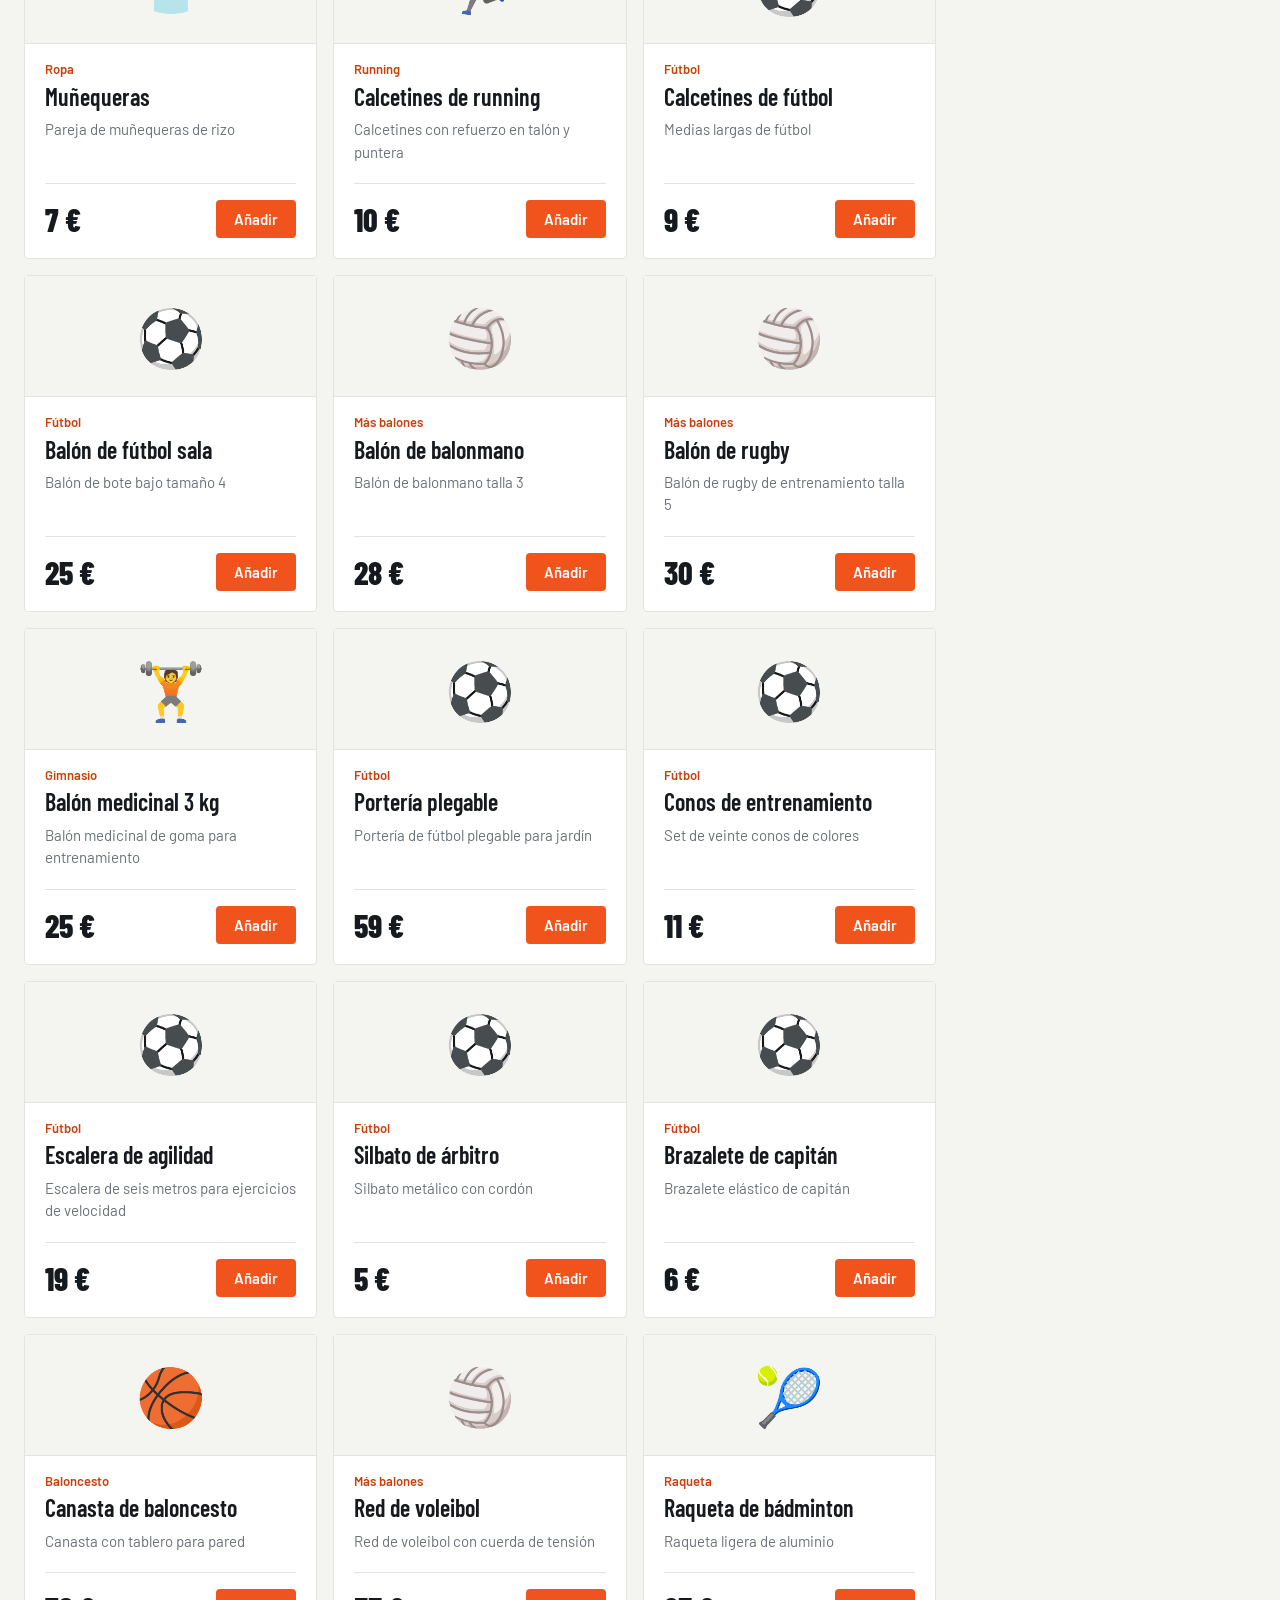
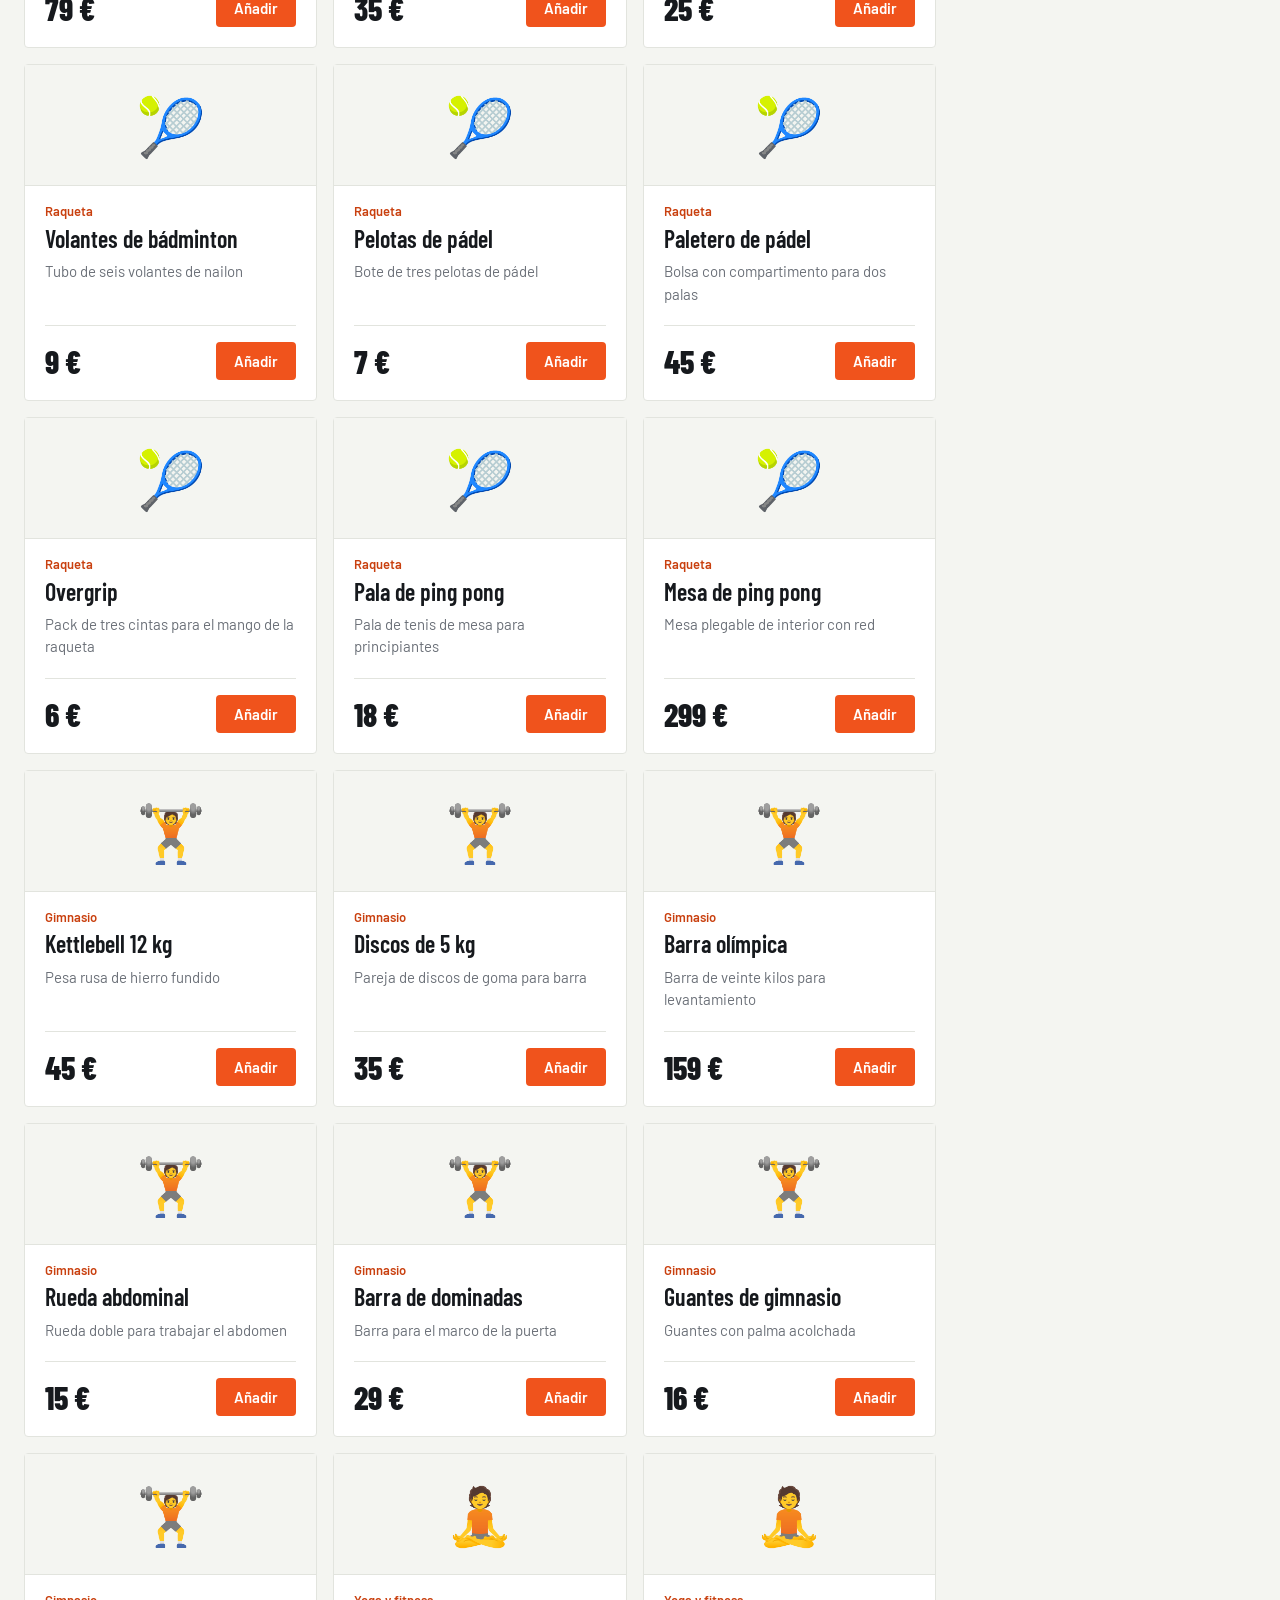
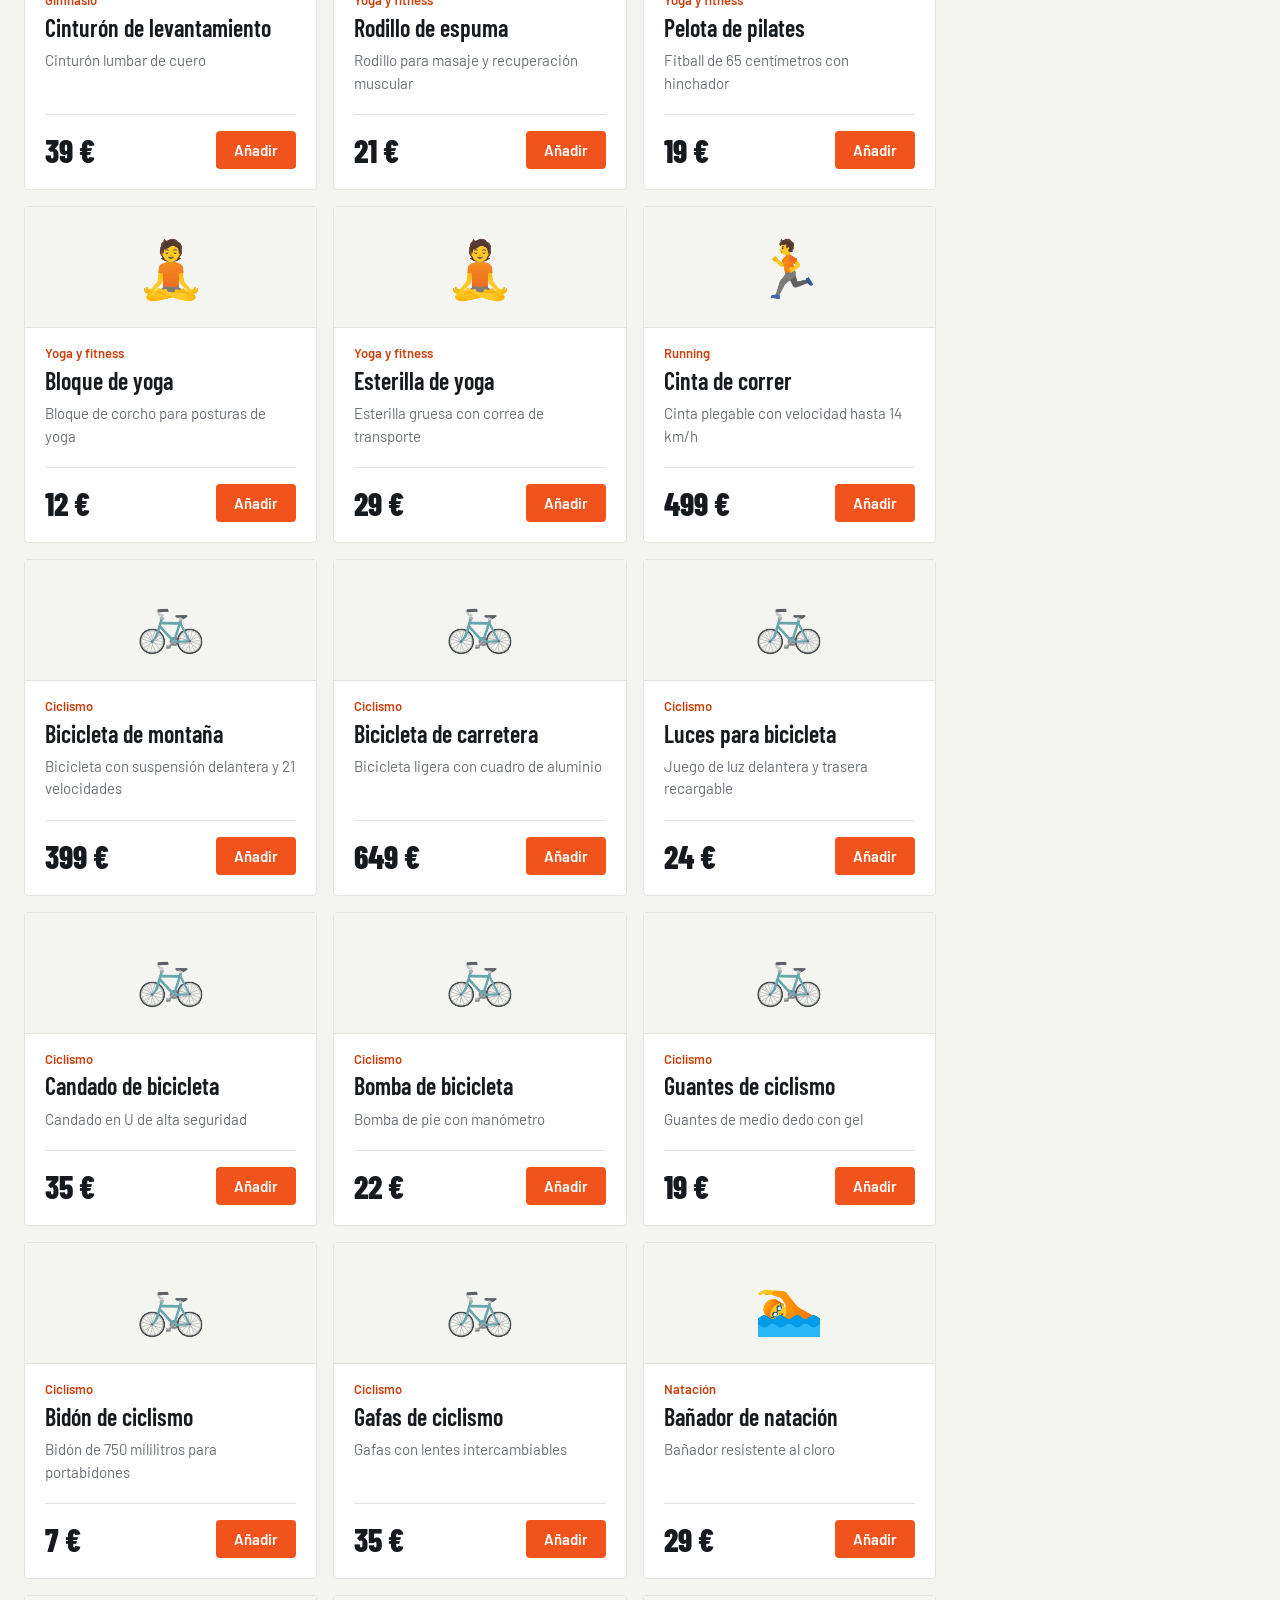
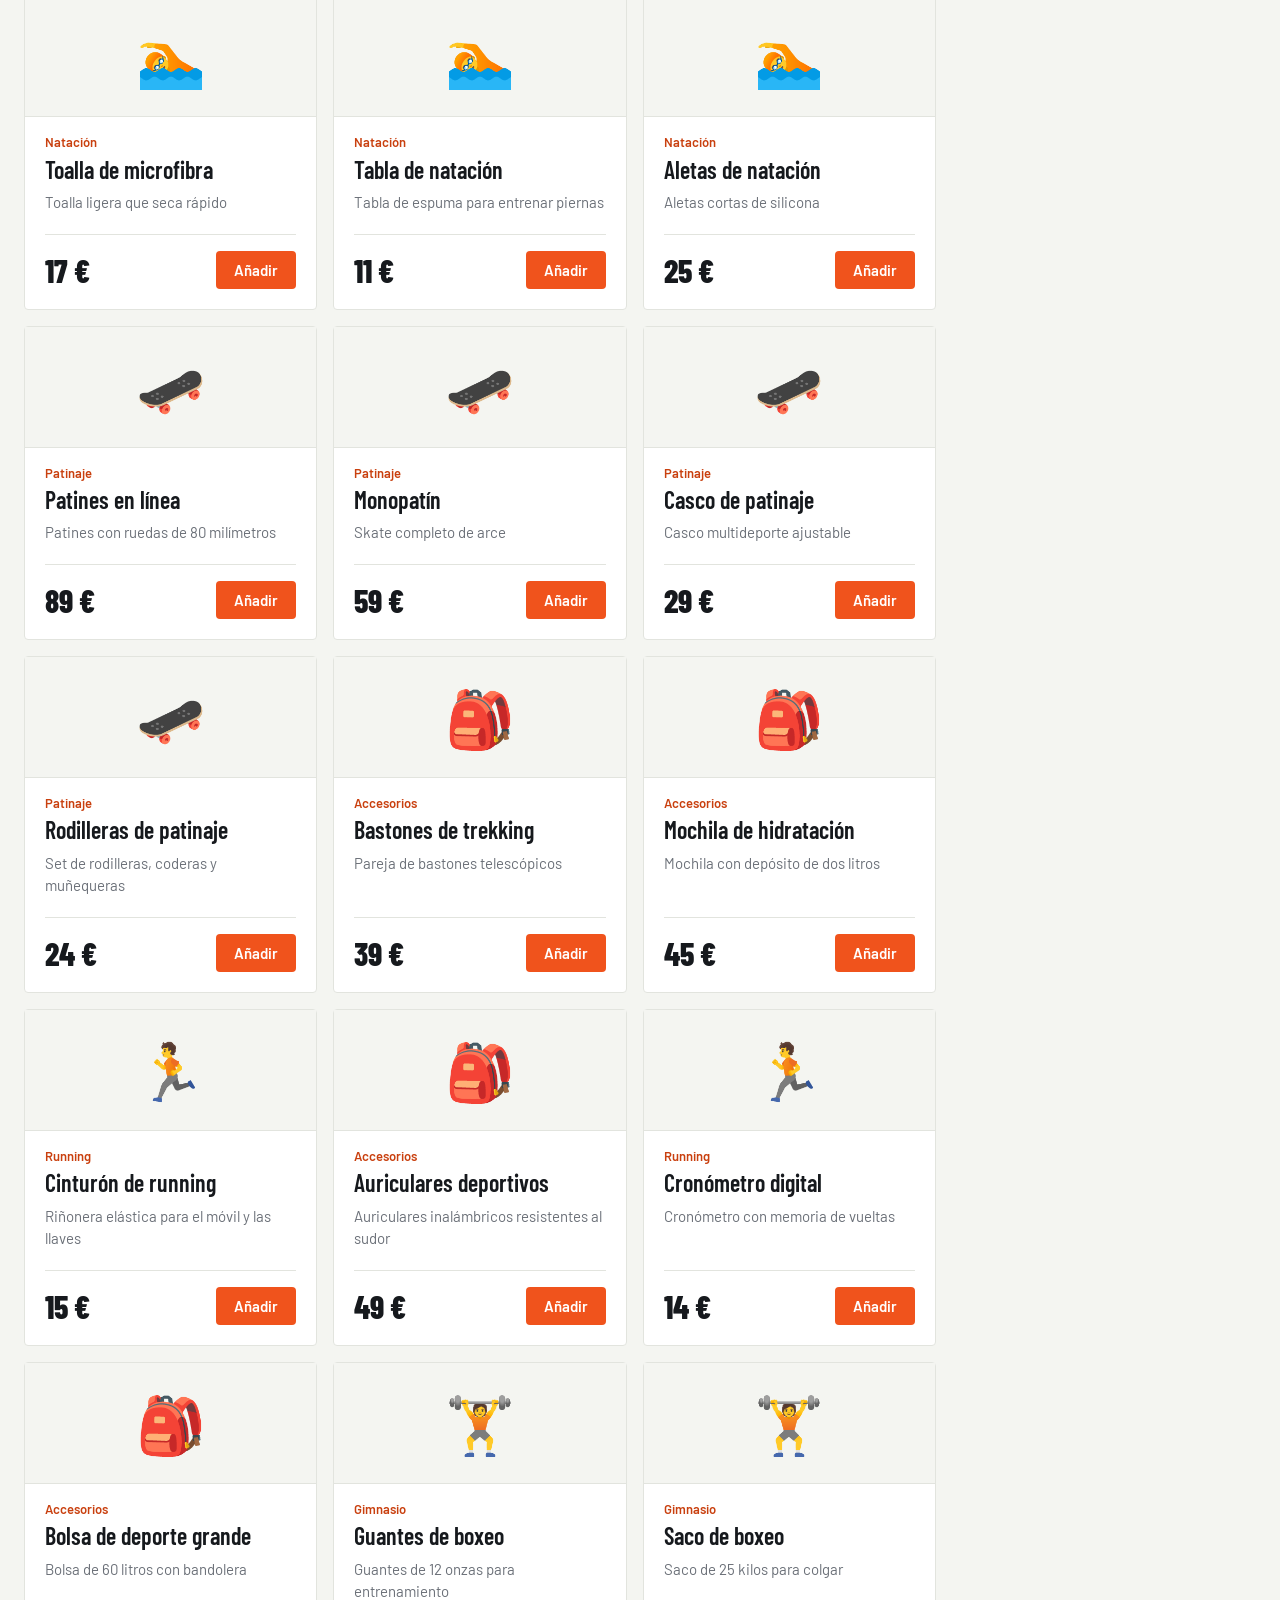
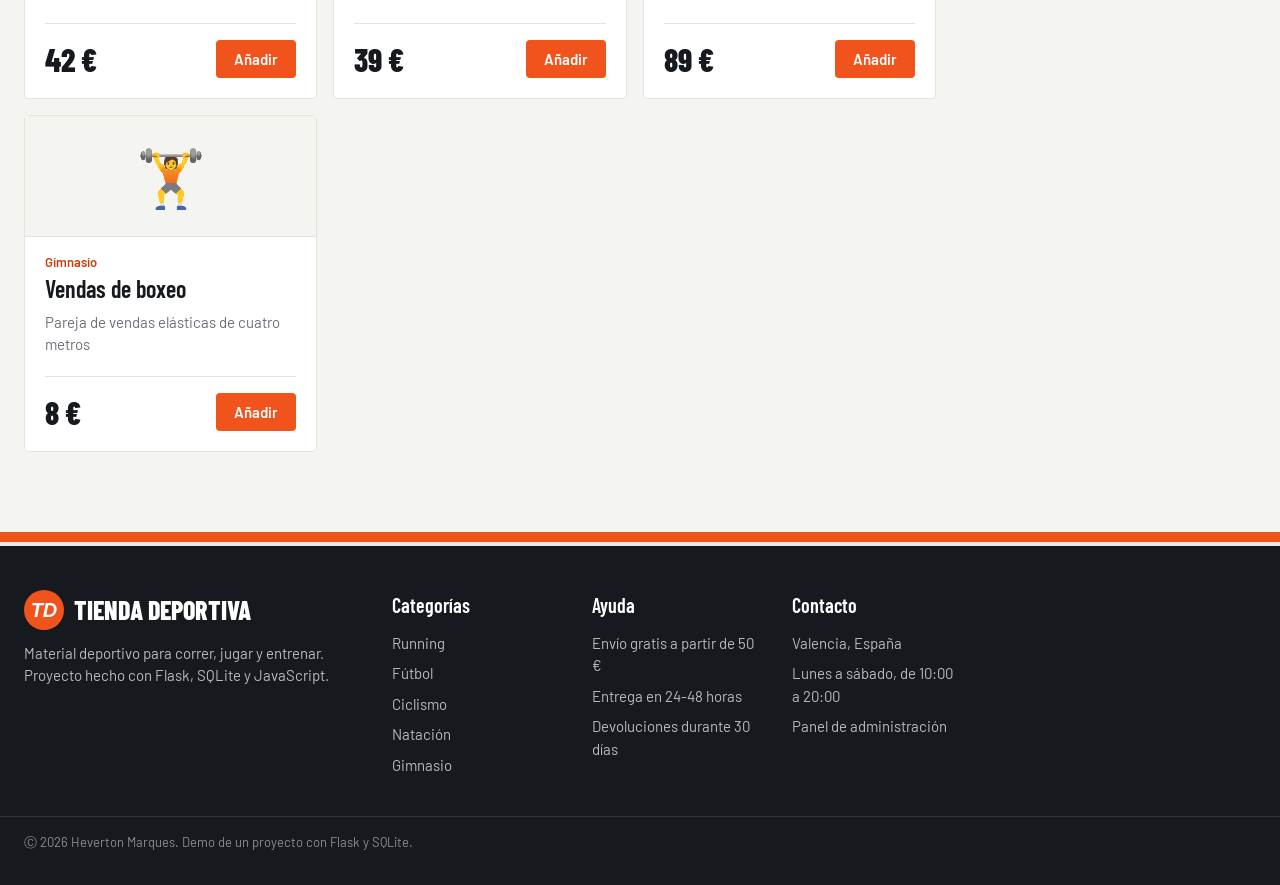
==== commit 4f5c0287: "Update copyright symbol in footer" ====
--- a/index.html
+++ b/index.html
@@ -84,7 +84,7 @@
           <a href="admin.html">Panel de administración</a>
         </div>
       </div>
-      <p id="copyright">(c) 2026 Heverton Marques. Demo de un proyecto con Flask y SQLite.</p>
+      <p id="copyright">Ⓒ 2026 Heverton Marques. Demo de un proyecto con Flask y SQLite.</p>
     </footer>
     <aside id="pedido">
       <h3>🛒 Tu pedido</h3>
